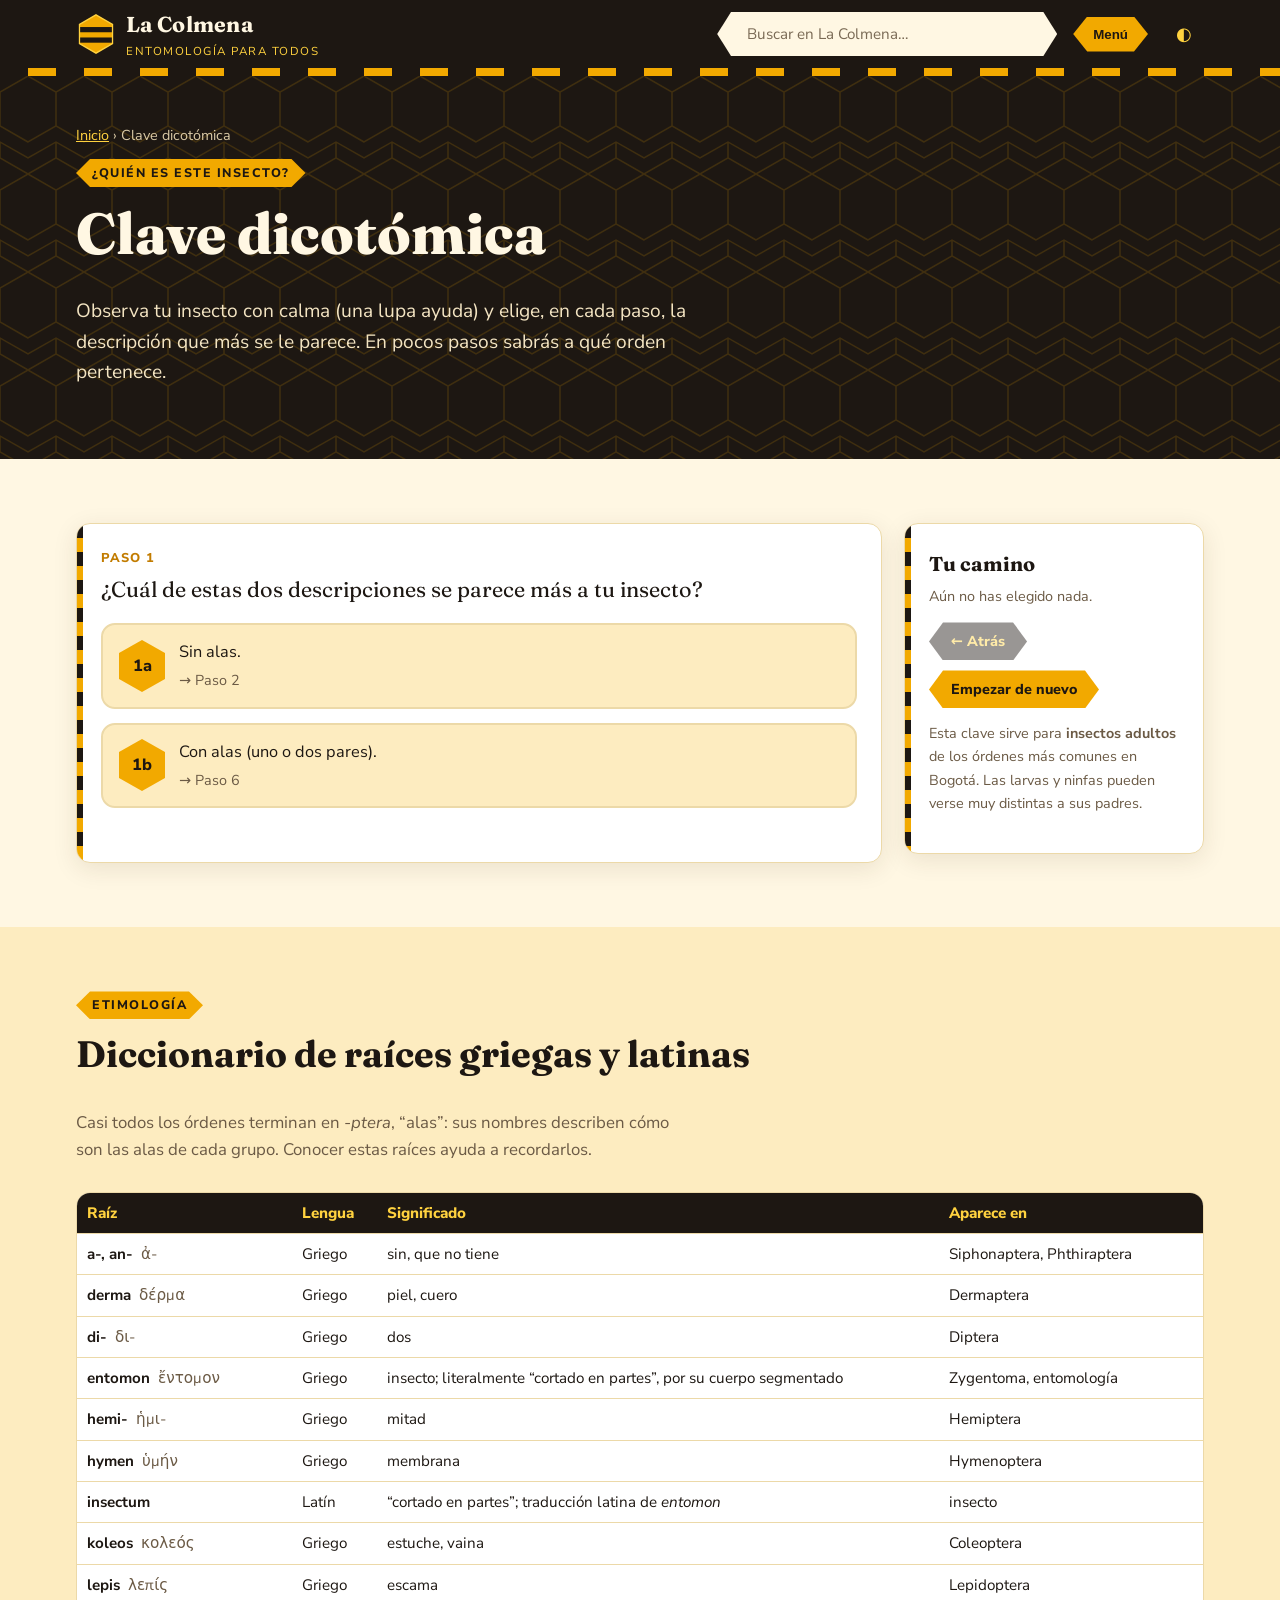
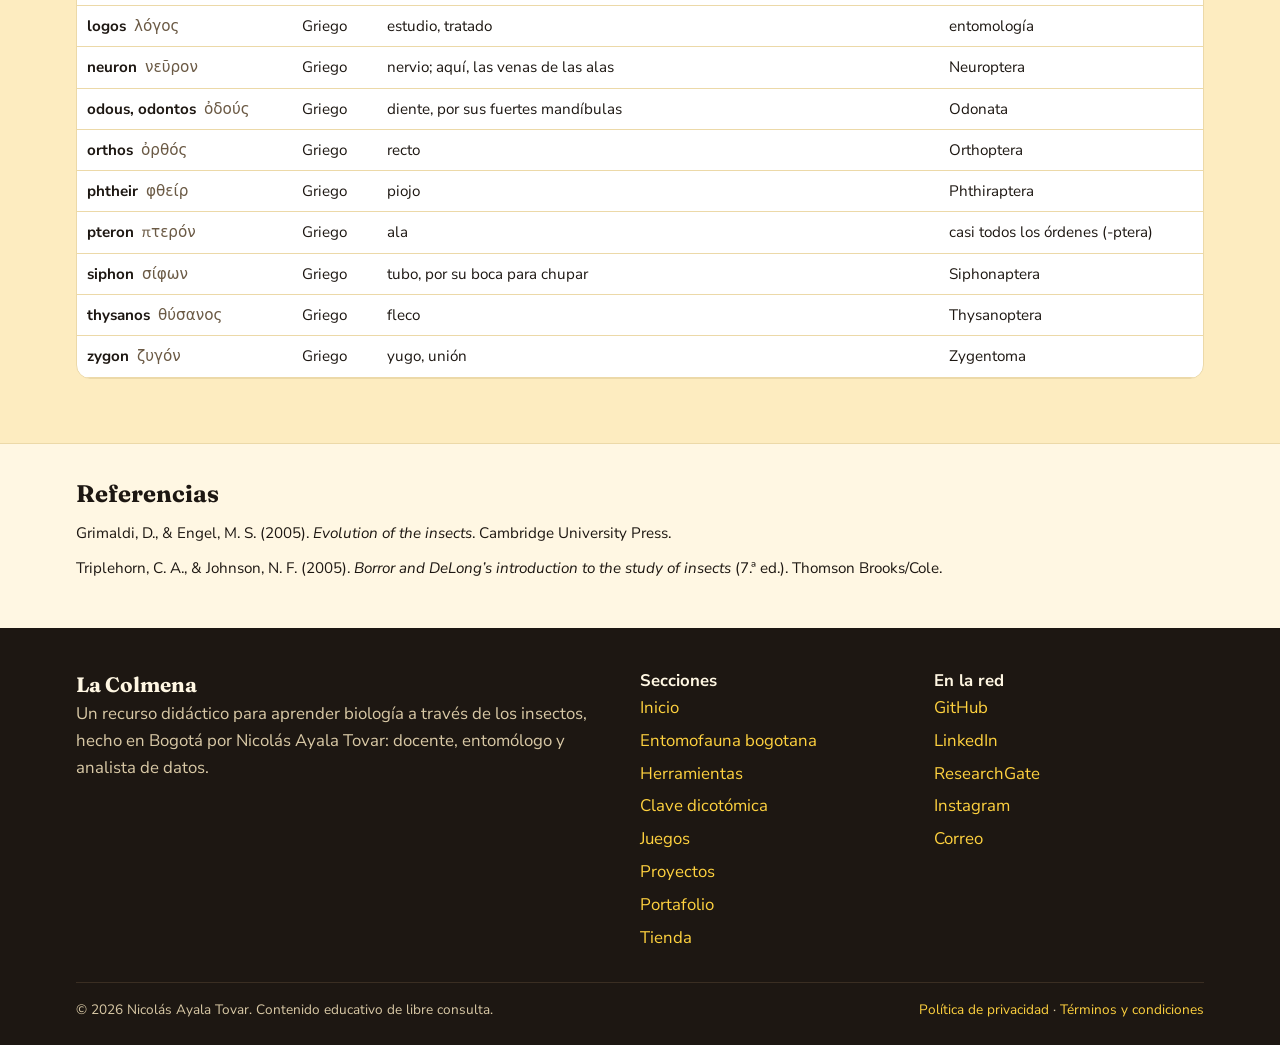
==== web/clave.html @ eedc2628 "Agrega clave dicotómica, juego del ciclo de vida y 8 especies nuevas - Encabezado: buscador en todas" ====
<!doctype html>
<html lang="es-CO">
<head>
  <meta charset="utf-8">
  <meta name="viewport" content="width=device-width, initial-scale=1">
  <title>Clave dicotómica interactiva de órdenes de insectos · La Colmena</title>
  <meta name="description" content="Identifica el orden de un insecto adulto paso a paso con una clave dicotómica interactiva, y descubre el origen griego del nombre de cada orden.">
  <meta name="author" content="Nicolás Ayala Tovar">
  <link rel="canonical" href="https://lacolmena.site/clave.html">
  <meta property="og:type" content="website">
  <meta property="og:site_name" content="La Colmena">
  <meta property="og:locale" content="es_CO">
  <meta property="og:title" content="Clave dicotómica interactiva de órdenes de insectos">
  <meta property="og:description" content="Responde preguntas sencillas sobre alas, patas y boca, y descubre a qué orden pertenece tu insecto.">
  <meta property="og:url" content="https://lacolmena.site/clave.html">
  <link rel="preconnect" href="https://fonts.googleapis.com">
  <link rel="preconnect" href="https://fonts.gstatic.com" crossorigin>
  <link href="https://fonts.googleapis.com/css2?family=Fraunces:opsz,wght@9..144,600;9..144,800&family=Nunito+Sans:wght@400;700;800&display=swap" rel="stylesheet">
  <link rel="stylesheet" href="css/styles.css">
  <link rel="icon" href="img/favicon.svg" type="image/svg+xml">
</head>
<body>
  <main>
    <section class="heroe heroe-mini panal-bg">
      <div class="wrap">
        <nav class="migas small" aria-label="Ruta de navegación"><a href="index.html">Inicio</a> › <span aria-current="page">Clave dicotómica</span></nav>
        <span class="etiqueta">¿Quién es este insecto?</span>
        <h1>Clave dicotómica</h1>
        <p class="lead">Observa tu insecto con calma (una lupa ayuda) y elige, en cada paso, la descripción que más se le parece. En pocos pasos sabrás a qué orden pertenece.</p>
      </div>
    </section>

    <section aria-labelledby="titulo-clave">
      <div class="wrap clave-wrap">
        <div class="tarjeta clave" id="clave">
          <h2 id="titulo-clave" class="sr-only">Clave interactiva</h2>
          <div id="clave-cuerpo" aria-live="polite"></div>
        </div>
        <aside class="tarjeta clave-lado" aria-labelledby="titulo-ruta">
          <h3 id="titulo-ruta">Tu camino</h3>
          <ol class="clave-ruta" id="clave-ruta"></ol>
          <div class="acciones-tabla">
            <button type="button" class="btn chico oscuro" id="clave-atras">← Atrás</button>
            <button type="button" class="btn chico" id="clave-reiniciar">Empezar de nuevo</button>
          </div>
          <p class="small muted">Esta clave sirve para <strong>insectos adultos</strong> de los órdenes más comunes en Bogotá. Las larvas y ninfas pueden verse muy distintas a sus padres.</p>
        </aside>
      </div>
    </section>

    <section class="seccion-alt" aria-labelledby="titulo-diccionario">
      <div class="wrap">
        <div class="titulo-seccion">
          <div>
            <span class="etiqueta">Etimología</span>
            <h2 id="titulo-diccionario">Diccionario de raíces griegas y latinas</h2>
          </div>
          <p class="muted">Casi todos los órdenes terminan en <em>-ptera</em>, “alas”: sus nombres describen cómo son las alas de cada grupo. Conocer estas raíces ayuda a recordarlos.</p>
        </div>
        <div class="tabla-wrap">
          <table class="diccionario">
            <thead><tr><th>Raíz</th><th>Lengua</th><th>Significado</th><th>Aparece en</th></tr></thead>
            <tbody>
              <tr><td><strong>a-, an-</strong> <span class="griego">ἀ-</span></td><td>Griego</td><td>sin, que no tiene</td><td>Siphon<em>a</em>ptera, Phthir<em>a</em>ptera</td></tr>
              <tr><td><strong>derma</strong> <span class="griego">δέρμα</span></td><td>Griego</td><td>piel, cuero</td><td>Dermaptera</td></tr>
              <tr><td><strong>di-</strong> <span class="griego">δι-</span></td><td>Griego</td><td>dos</td><td>Diptera</td></tr>
              <tr><td><strong>entomon</strong> <span class="griego">ἔντομον</span></td><td>Griego</td><td>insecto; literalmente “cortado en partes”, por su cuerpo segmentado</td><td>Zygentoma, entomología</td></tr>
              <tr><td><strong>hemi-</strong> <span class="griego">ἡμι-</span></td><td>Griego</td><td>mitad</td><td>Hemiptera</td></tr>
              <tr><td><strong>hymen</strong> <span class="griego">ὑμήν</span></td><td>Griego</td><td>membrana</td><td>Hymenoptera</td></tr>
              <tr><td><strong>insectum</strong></td><td>Latín</td><td>“cortado en partes”; traducción latina de <em>entomon</em></td><td>insecto</td></tr>
              <tr><td><strong>koleos</strong> <span class="griego">κολεός</span></td><td>Griego</td><td>estuche, vaina</td><td>Coleoptera</td></tr>
              <tr><td><strong>lepis</strong> <span class="griego">λεπίς</span></td><td>Griego</td><td>escama</td><td>Lepidoptera</td></tr>
              <tr><td><strong>logos</strong> <span class="griego">λόγος</span></td><td>Griego</td><td>estudio, tratado</td><td>entomología</td></tr>
              <tr><td><strong>neuron</strong> <span class="griego">νεῦρον</span></td><td>Griego</td><td>nervio; aquí, las venas de las alas</td><td>Neuroptera</td></tr>
              <tr><td><strong>odous, odontos</strong> <span class="griego">ὀδούς</span></td><td>Griego</td><td>diente, por sus fuertes mandíbulas</td><td>Odonata</td></tr>
              <tr><td><strong>orthos</strong> <span class="griego">ὀρθός</span></td><td>Griego</td><td>recto</td><td>Orthoptera</td></tr>
              <tr><td><strong>phtheir</strong> <span class="griego">φθείρ</span></td><td>Griego</td><td>piojo</td><td>Phthiraptera</td></tr>
              <tr><td><strong>pteron</strong> <span class="griego">πτερόν</span></td><td>Griego</td><td>ala</td><td>casi todos los órdenes (-ptera)</td></tr>
              <tr><td><strong>siphon</strong> <span class="griego">σίφων</span></td><td>Griego</td><td>tubo, por su boca para chupar</td><td>Siphonaptera</td></tr>
              <tr><td><strong>thysanos</strong> <span class="griego">θύσανος</span></td><td>Griego</td><td>fleco</td><td>Thysanoptera</td></tr>
              <tr><td><strong>zygon</strong> <span class="griego">ζυγόν</span></td><td>Griego</td><td>yugo, unión</td><td>Zygentoma</td></tr>
            </tbody>
          </table>
        </div>
      </div>
    </section>

    <section class="referencias" aria-labelledby="titulo-referencias">
      <div class="wrap">
        <h2 id="titulo-referencias">Referencias</h2>
        <ul class="lista-referencias">
          <li>Grimaldi, D., &amp; Engel, M. S. (2005). <em>Evolution of the insects</em>. Cambridge University Press.</li>
          <li>Triplehorn, C. A., &amp; Johnson, N. F. (2005). <em>Borror and DeLong’s introduction to the study of insects</em> (7.ª ed.). Thomson Brooks/Cole.</li>
        </ul>
      </div>
    </section>
  </main>

  <script src="js/layout.js"></script>
  <script src="js/especies.js"></script>
  <script src="js/clave.js"></script>
</body>
</html>
---- web/css/styles.css ----
/* =========================================================
   La Colmena — sistema de diseño inspirado en las abejas
   Paleta: miel, polen, cera, negro de abeja y ala translúcida
   ========================================================= */

:root {
  --miel: #f2a900;          /* amarillo miel: color principal */
  --miel-osc: #c27c00;      /* miel tostada: hover / acentos */
  --polen: #ffd23f;         /* polen brillante */
  --cera: #fff7e3;          /* cera: fondo claro */
  --cera-2: #fdecc0;        /* panal claro: superficies */
  --abeja: #1d1712;         /* negro de abeja: texto y bandas */
  --abeja-2: #3a2e22;       /* marrón tórax */
  --ala: #e8f1f2;           /* ala translúcida */
  --hoja: #3f7d3a;          /* verde floral (éxito / naturaleza) */
  --alerta: #b3401b;

  --bg: var(--cera);
  --surface: #ffffff;
  --surface-2: var(--cera-2);
  --text: var(--abeja);
  --text-muted: #6b5a45;
  --border: #ecd9a8;
  --accent: var(--miel);
  --accent-ink: var(--abeja);
  --shadow: 0 6px 24px rgba(60, 40, 0, .10);

  --radius: 14px;
  --max: 1160px;
  --font-title: "Fraunces", Georgia, serif;
  --font-body: "Nunito Sans", system-ui, -apple-system, "Segoe UI", sans-serif;

  /* Forma hexagonal reutilizable (alargada para botones) */
  --hex-btn: polygon(14px 0, calc(100% - 14px) 0, 100% 50%, calc(100% - 14px) 100%, 14px 100%, 0 50%);
  --hex: polygon(25% 3%, 75% 3%, 100% 50%, 75% 97%, 25% 97%, 0 50%);
  --hex-v: polygon(50% 0, 100% 25%, 100% 75%, 50% 100%, 0 75%, 0 25%);
}

@media (prefers-color-scheme: dark) {
  :root:not([data-theme="light"]) {
    --bg: #15110d;
    --surface: #211a13;
    --surface-2: #2b2218;
    --text: #fbefd4;
    --text-muted: #c9b58f;
    --border: #3d3123;
    --shadow: 0 6px 24px rgba(0, 0, 0, .4);
  }
}
:root[data-theme="dark"] {
  --bg: #15110d;
  --surface: #211a13;
  --surface-2: #2b2218;
  --text: #fbefd4;
  --text-muted: #c9b58f;
  --border: #3d3123;
  --shadow: 0 6px 24px rgba(0, 0, 0, .4);
}

* { box-sizing: border-box; }
html { scroll-behavior: smooth; }
body {
  margin: 0;
  background: var(--bg);
  color: var(--text);
  font-family: var(--font-body);
  font-size: 1.05rem;
  line-height: 1.6;
}
img { max-width: 100%; display: block; }
a { color: var(--miel-osc); }
:root[data-theme="dark"] a { color: var(--polen); }
@media (prefers-color-scheme: dark) { :root:not([data-theme="light"]) a { color: var(--polen); } }

h1, h2, h3 { font-family: var(--font-title); line-height: 1.15; margin: 0 0 .5em; }
h1 { font-size: clamp(2.1rem, 5vw, 3.6rem); font-weight: 800; }
h2 { font-size: clamp(1.6rem, 3vw, 2.3rem); font-weight: 700; }
h3 { font-size: 1.25rem; }
p { margin: 0 0 1em; }

.wrap { width: 100%; max-width: var(--max); margin: 0 auto; padding: 0 16px; }
.muted { color: var(--text-muted); }
.small { font-size: .9rem; }
.sr-only { position: absolute; width: 1px; height: 1px; overflow: hidden; clip: rect(0 0 0 0); }

/* ---------- Franja de abeja (bandas negro/amarillo) ---------- */
.franja {
  height: 8px;
  background: repeating-linear-gradient(90deg, var(--abeja) 0 28px, var(--miel) 28px 56px);
}

/* ---------- Encabezado ---------- */
.site-header {
  position: sticky; top: 0; z-index: 50;
  background: var(--abeja);
  color: var(--cera);
}
.site-header .wrap { display: flex; align-items: center; gap: 16px; min-height: 68px; }
.marca { display: flex; align-items: center; gap: 10px; color: var(--cera); text-decoration: none; }
.marca svg { width: 40px; height: 40px; flex: none; }
.marca strong { font-family: var(--font-title); font-size: 1.35rem; letter-spacing: .3px; }
.marca span { display: block; white-space: nowrap; font-size: .72rem; color: var(--polen); text-transform: uppercase; letter-spacing: 1.5px; }

.nav a {
  color: var(--cera); text-decoration: none; font-weight: 700; font-size: .95rem;
  padding: 8px 18px; clip-path: var(--hex-btn);
  transition: background .2s, color .2s;
}
.nav a:hover { background: var(--abeja-2); }
.nav a[aria-current="page"] { background: var(--miel); color: var(--abeja); }

.menu-btn {
  display: inline-block; background: var(--miel); color: var(--abeja); flex: none;
  border: 0; font-weight: 800; padding: 10px 20px; clip-path: var(--hex-btn); cursor: pointer;
}
.tema-btn {
  background: transparent; border: 0; color: var(--polen); cursor: pointer;
  width: 40px; height: 40px; font-size: 1.1rem; clip-path: var(--hex); flex: none;
}
.tema-btn:hover { background: var(--abeja-2); }

/* Menú desplegable (en todos los tamaños, para dejar espacio al buscador) */
.site-header .wrap { position: relative; }
.nav {
  display: none; position: absolute; top: 100%; right: 16px; width: min(300px, calc(100% - 32px));
  background: var(--abeja); flex-direction: column; padding: 8px 12px 14px; gap: 2px;
  border: 2px solid var(--miel); border-top: 0; border-radius: 0 0 var(--radius) var(--radius); box-shadow: var(--shadow);
}
.nav.abierto { display: flex; }
.nav a { clip-path: none; border-radius: 8px; }

/* ---------- Botones hexagonales ---------- */
.btn {
  --b-bg: var(--miel); --b-fg: var(--abeja);
  display: inline-flex; align-items: center; justify-content: center; gap: 8px;
  background: var(--b-bg); color: var(--b-fg) !important;
  font-family: var(--font-body); font-weight: 800; font-size: 1rem;
  text-decoration: none; border: 0; cursor: pointer;
  padding: 13px 32px; min-height: 48px;
  clip-path: var(--hex-btn);
  transition: transform .15s, background .2s, filter .2s;
}
.btn:hover { background: var(--polen); transform: translateY(-2px); }
.btn:active { transform: translateY(0); }
.btn:focus-visible { outline: none; filter: drop-shadow(0 0 0 var(--abeja)) drop-shadow(0 0 3px var(--miel-osc)); background: var(--polen); }
.btn.oscuro { --b-bg: var(--abeja); --b-fg: var(--polen); }
.btn.oscuro:hover { background: var(--abeja-2); }
.btn.contorno { --b-bg: var(--abeja); --b-fg: var(--cera); position: relative; }
.btn.chico { padding: 8px 22px; min-height: 38px; font-size: .9rem; }
.btn[disabled] { opacity: .5; cursor: not-allowed; transform: none; }

/* Botón hexágono regular (icono) */
.hex-icon {
  width: 56px; height: 56px; display: grid; place-items: center;
  background: var(--miel); color: var(--abeja); clip-path: var(--hex-v);
  font-size: 1.5rem; flex: none;
}

/* ---------- Héroe con panal ---------- */
.panal-bg {
  background-color: var(--abeja);
  background-image: url("data:image/svg+xml,%3Csvg xmlns='http://www.w3.org/2000/svg' width='56' height='98' viewBox='0 0 56 98'%3E%3Cpath d='M28 66L0 50V16L28 0l28 16v34L28 66zm0 32L0 82V66l28 16 28-16v16L28 98z' fill='none' stroke='%23f2a900' stroke-opacity='.16' stroke-width='1.5'/%3E%3C/svg%3E");
  color: var(--cera);
}
.heroe { padding: 72px 0 80px; position: relative; overflow: hidden; }
.heroe .wrap { display: grid; grid-template-columns: 1.3fr 1fr; gap: 40px; align-items: center; }
.heroe h1 em { font-style: normal; color: var(--miel); }
.heroe p.lead { font-size: 1.2rem; color: #f3e4c2; max-width: 56ch; }
.heroe .acciones { display: flex; gap: 12px; flex-wrap: wrap; margin-top: 24px; }
.heroe-mini { padding: 48px 0 52px; }
.heroe-mini .wrap { display: block; }
.etiqueta {
  display: inline-block; background: var(--miel); color: var(--abeja); font-weight: 800;
  font-size: .78rem; letter-spacing: 1.5px; text-transform: uppercase;
  padding: 4px 16px; clip-path: var(--hex-btn); margin-bottom: 14px;
}

/* Racimo de hexágonos decorativo */
.racimo { display: grid; grid-template-columns: repeat(3, 1fr); gap: 6px; max-width: 360px; margin-left: auto; }
.racimo div {
  aspect-ratio: 1 / 1.1547; clip-path: var(--hex-v);
  background: var(--miel); display: grid; place-items: center; font-size: 2rem;
}
.racimo div:nth-child(3n+2) { transform: translateY(50%); }
.racimo div:nth-child(2) { background: var(--polen); }
.racimo div:nth-child(4) { background: var(--miel-osc); }
.racimo div:nth-child(6) { background: var(--cera-2); }
.racimo div:nth-child(5) { background: var(--abeja-2); }

@media (max-width: 760px) {
  .heroe .wrap { grid-template-columns: 1fr; }
  .racimo { max-width: 240px; margin: 0 auto 30px; }
}

/* ---------- Secciones ---------- */
section { padding: 64px 0; }
.seccion-alt { background: var(--surface-2); }
.titulo-seccion { display: flex; align-items: end; justify-content: space-between; gap: 16px; flex-wrap: wrap; margin-bottom: 28px; }
.titulo-seccion p { margin: 0; max-width: 60ch; }

.grid { display: grid; gap: 20px; }
.grid-2 { grid-template-columns: repeat(auto-fit, minmax(300px, 1fr)); }
.grid-3 { grid-template-columns: repeat(auto-fit, minmax(260px, 1fr)); }

.tarjeta {
  background: var(--surface); border: 1px solid var(--border); border-radius: var(--radius);
  padding: 24px; box-shadow: var(--shadow); position: relative; overflow: hidden;
}
.tarjeta::before {
  content: ""; position: absolute; left: 0; top: 0; bottom: 0; width: 6px;
  background: repeating-linear-gradient(180deg, var(--abeja) 0 14px, var(--miel) 14px 28px);
}
.tarjeta h3 { margin-top: 4px; }
.tarjeta .meta { font-size: .82rem; text-transform: uppercase; letter-spacing: 1px; color: var(--miel-osc); font-weight: 800; }
:root[data-theme="dark"] .tarjeta .meta { color: var(--polen); }
@media (prefers-color-scheme: dark) { :root:not([data-theme="light"]) .tarjeta .meta { color: var(--polen); } }

/* Tarjetas de sección (home) */
.secciones-home { grid-template-columns: repeat(auto-fit, minmax(240px, 1fr)); }
.seccion-link { text-decoration: none; color: inherit; display: flex; flex-direction: column; gap: 10px; transition: transform .2s; }
.seccion-link:hover { transform: translateY(-4px); }
.seccion-link p { color: var(--text-muted); margin: 0; }

/* ---------- Noticias ---------- */
.noticia { display: flex; flex-direction: column; gap: 6px; }
.noticia h3 { font-size: 1.15rem; }
.noticia p { color: var(--text-muted); flex: 1; }
.noticia .fuente { font-size: .88rem; font-weight: 700; }

/* ---------- Fichas de especies ---------- */
.filtros { display: flex; gap: 8px; flex-wrap: wrap; margin-bottom: 24px; }
.filtro {
  background: var(--surface); color: var(--text); border: 0; font-weight: 700; cursor: pointer;
  padding: 9px 24px; clip-path: var(--hex-btn); font-family: var(--font-body); font-size: .92rem;
  box-shadow: inset 0 0 0 2px var(--border);
}
.filtro[aria-pressed="true"] { background: var(--miel); color: var(--abeja); }

.ficha { display: flex; flex-direction: column; gap: 8px; }
.ficha .ficha-top { display: flex; gap: 14px; align-items: center; }
.ficha .nombre-cientifico { font-style: italic; color: var(--text-muted); margin: 0; }
.ficha .concepto {
  margin-top: 6px; background: var(--surface-2); border-radius: 10px; padding: 12px 14px; font-size: .95rem;
}
.ficha .concepto strong { color: var(--miel-osc); }
:root[data-theme="dark"] .ficha .concepto strong { color: var(--polen); }
@media (prefers-color-scheme: dark) { :root:not([data-theme="light"]) .ficha .concepto strong { color: var(--polen); } }
.chips { display: flex; gap: 6px; flex-wrap: wrap; }
.chip { font-size: .75rem; font-weight: 800; padding: 3px 12px; background: var(--abeja); color: var(--polen); clip-path: var(--hex-btn); }

/* ---------- Herramientas / calculadora ---------- */
.calc { display: grid; grid-template-columns: 1fr 1.4fr; gap: 24px; align-items: start; }
@media (max-width: 860px) { .calc { grid-template-columns: 1fr; } }
.formula {
  font-family: var(--font-title); font-size: 1.5rem; text-align: center; padding: 18px;
  background: var(--abeja); color: var(--polen); border-radius: var(--radius); margin: 12px 0 18px;
}
label { font-weight: 700; display: block; margin-bottom: 4px; }
input[type="number"], input[type="text"], textarea, select {
  width: 100%; font: inherit; padding: 10px 12px; border-radius: 10px;
  border: 2px solid var(--border); background: var(--surface); color: var(--text);
}
input:focus, textarea:focus, select:focus { outline: none; border-color: var(--miel); }
.campos { display: grid; grid-template-columns: 1fr 1fr; gap: 12px; margin-bottom: 16px; }
.resultado {
  display: flex; align-items: center; gap: 16px; margin-top: 18px; padding: 16px;
  background: var(--surface-2); border-radius: var(--radius);
}
.resultado .valor { font-family: var(--font-title); font-size: 2rem; font-weight: 800; }

.tabla-wrap { overflow-x: auto; border: 1px solid var(--border); border-radius: var(--radius); background: var(--surface); }
table { width: 100%; border-collapse: collapse; font-size: .95rem; }
th, td { padding: 8px 10px; text-align: left; border-bottom: 1px solid var(--border); white-space: nowrap; }
th { background: var(--abeja); color: var(--polen); font-weight: 800; position: sticky; top: 0; }
td input { min-width: 64px; max-width: 110px; padding: 6px 8px; border-width: 1px; }
td.num, th.num { text-align: right; font-variant-numeric: tabular-nums; }
.barra { height: 10px; background: var(--miel); clip-path: polygon(0 0, calc(100% - 5px) 0, 100% 50%, calc(100% - 5px) 100%, 0 100%); min-width: 2px; }
.quitar { background: none; border: 0; color: var(--alerta); font-size: 1.2rem; cursor: pointer; }
.acciones-tabla { display: flex; gap: 10px; flex-wrap: wrap; margin: 14px 0; }
.nota { border-left: 6px solid var(--miel); background: var(--surface-2); padding: 12px 16px; border-radius: 0 10px 10px 0; font-size: .95rem; }

/* ---------- Juegos ---------- */
.juego { max-width: 720px; margin: 0 auto; text-align: center; }
.juego .pregunta { font-family: var(--font-title); font-size: 1.6rem; margin: 10px 0 22px; }
.juego .emoji-grande { font-size: 5rem; line-height: 1; }
.opciones { display: grid; grid-template-columns: repeat(auto-fit, minmax(200px, 1fr)); gap: 12px; }
.opciones .btn { width: 100%; }
.opciones .btn.correcta { background: var(--hoja); color: #fff !important; }
.opciones .btn.incorrecta { background: var(--alerta); color: #fff !important; }
.marcador { display: flex; justify-content: center; gap: 8px; margin-bottom: 14px; }
.marcador span { width: 22px; height: 25px; clip-path: var(--hex-v); background: var(--border); }
.marcador span.ok { background: var(--miel); }
.marcador span.mal { background: var(--abeja-2); }
.explicacion { min-height: 3.2em; margin-top: 18px; }

/* ---------- Portafolio ---------- */
.perfil { display: grid; grid-template-columns: 220px 1fr; gap: 36px; align-items: center; }
.foto-hex {
  width: 220px; aspect-ratio: 1 / 1.1547; clip-path: var(--hex-v);
  background: linear-gradient(135deg, var(--miel), var(--miel-osc));
  display: grid; place-items: center; font-family: var(--font-title); font-size: 4rem; color: var(--abeja); font-weight: 800;
}
@media (max-width: 700px) { .perfil { grid-template-columns: 1fr; justify-items: center; text-align: center; } }
.roles { display: flex; gap: 10px; flex-wrap: wrap; margin: 12px 0; }
@media (max-width: 700px) { .roles { justify-content: center; } }
.proyecto img { border-radius: 10px; background: #fff; aspect-ratio: 16/9; object-fit: contain; margin-bottom: 12px; }

/* ---------- Tienda ---------- */
.producto { text-align: center; display: flex; flex-direction: column; align-items: center; gap: 8px; }
.producto .hex-icon { width: 96px; height: 96px; font-size: 2.6rem; margin-bottom: 4px; }
.producto p { color: var(--text-muted); flex: 1; }
.aviso-tienda { display: flex; gap: 12px; flex-wrap: wrap; justify-content: center; margin-top: 18px; }

/* ---------- Pie ---------- */
.site-footer { background: var(--abeja); color: #d9c9a6; padding: 40px 0 24px; margin-top: 0; }
.site-footer .wrap { display: grid; grid-template-columns: 2fr 1fr 1fr; gap: 24px; }
.site-footer a { color: var(--polen); text-decoration: none; }
.site-footer a:hover { text-decoration: underline; }
.site-footer ul { list-style: none; padding: 0; margin: 0; }
.site-footer li { margin-bottom: 6px; }
.site-footer .legal { grid-column: 1 / -1; border-top: 1px solid #3a2e22; padding-top: 16px; font-size: .85rem; }
@media (max-width: 700px) { .site-footer .wrap { grid-template-columns: 1fr; } }

@media (prefers-reduced-motion: reduce) {
  * { transition: none !important; scroll-behavior: auto !important; }
}

/* Encabezado compacto en teléfonos */
@media (max-width: 480px) {
  .marca span { display: none; }
  .site-header .wrap { gap: 8px; }
  .menu-btn { padding: 10px 16px; }
}

/* ---------- Importador de datos (pegar / subir .csv) ---------- */
.importador { margin-top: 18px; border-top: 2px dashed var(--border); padding-top: 16px; }
.pestanas { display: flex; gap: 6px; flex-wrap: wrap; margin-bottom: 12px; }
.pestana {
  font: inherit; font-weight: 800; font-size: .92rem; cursor: pointer; border: 0;
  padding: 9px 24px; clip-path: var(--hex-btn);
  background: var(--surface-2); color: var(--text);
}
.pestana[aria-selected="true"] { background: var(--miel); color: var(--abeja); }
.panel textarea { font-family: ui-monospace, Consolas, monospace; font-size: .88rem; margin: 6px 0 10px; }
.zona-archivo {
  display: flex; align-items: center; gap: 14px; cursor: pointer; font-weight: 400;
  padding: 18px; border: 2px dashed var(--miel); border-radius: var(--radius); background: var(--surface-2);
  transition: background .2s;
}
.zona-archivo:hover, .zona-archivo.encima { background: var(--cera-2); }
:root[data-theme="dark"] .zona-archivo.encima { background: var(--abeja-2); }
.estado { min-height: 1.4em; margin: 10px 0 0; font-weight: 700; }
.estado.ok { color: var(--hoja); }
.estado.error { color: var(--alerta); }
.guia { margin-top: 10px; background: var(--surface-2); border-radius: var(--radius); padding: 12px 16px; }
.guia summary { cursor: pointer; font-weight: 800; }
.guia ul { padding-left: 20px; margin: 10px 0; }
.guia .ejemplo th { position: static; }
.guia .ejemplo td, .guia .ejemplo th { padding: 5px 10px; }
.csv-crudo {
  background: var(--abeja); color: var(--polen); padding: 10px 14px; border-radius: 10px;
  overflow-x: auto; margin: 10px 0 0; font-family: ui-monospace, Consolas, monospace;
}

/* ---------- Números de Hill ---------- */
.hill-q { display: grid; grid-template-columns: repeat(auto-fit, minmax(200px, 1fr)); gap: 12px; margin: 14px 0; }
.hill-q > div { background: var(--surface-2); border-radius: var(--radius); padding: 14px; }
.hill-q .q { font-family: var(--font-title); font-size: 1.3rem; font-weight: 800; }
.hill-q .f { font-family: var(--font-title); color: var(--miel-osc); margin: 4px 0; }
:root[data-theme="dark"] .hill-q .f { color: var(--polen); }
@media (prefers-color-scheme: dark) { :root:not([data-theme="light"]) .hill-q .f { color: var(--polen); } }
.celda-hill { display: flex; flex-direction: column; align-items: flex-end; gap: 3px; min-width: 90px; }
.celda-hill .barra { align-self: stretch; }
.barra.q1 { background: var(--miel-osc); }
.barra.q2 { background: var(--abeja-2); }
:root[data-theme="dark"] .barra.q2 { background: var(--polen); }
@media (prefers-color-scheme: dark) { :root:not([data-theme="light"]) .barra.q2 { background: var(--polen); } }

/* ---------- Fotografía de especie en hexágono ---------- */
.foto-especie {
  margin: auto auto 0; width: min(100%, 250px); aspect-ratio: 1 / 1.1547;  /* auto arriba: alinea las fotos al fondo */
  clip-path: var(--hex-v); background: var(--miel); padding: 6px;   /* borde miel */
}
.foto-especie img {
  width: 100%; height: 100%; object-fit: cover; clip-path: var(--hex-v);
  transition: transform .4s;
}
.ficha:hover .foto-especie img { transform: scale(1.06); }

/* ---------- Migas de pan ---------- */
.migas { margin-bottom: 12px; color: #d9c9a6; }
.migas a { color: var(--polen); }

/* ---------- Leyenda del álbum ---------- */
.leyenda-wrap { padding: 32px 0 8px; }
.leyenda-cabeza { display: flex; align-items: baseline; gap: 14px; flex-wrap: wrap; margin-bottom: 14px; }
.leyenda-cabeza h2 { margin: 0; font-size: 1.6rem; }
.leyenda-cabeza p { margin: 0; }
.leyenda { display: grid; grid-template-columns: repeat(auto-fit, minmax(240px, 1fr)); gap: 14px; align-items: stretch; }
.leyenda-col { display: flex; flex-direction: column; gap: 14px; }
.leyenda-col > .leyenda-grupo:last-child { flex: 1; }
.leyenda-grupo { background: var(--surface); border: 1px solid var(--border); border-radius: var(--radius); padding: 14px 16px; }
.leyenda-grupo h3 { font-size: 1rem; margin: 0 0 8px; text-transform: uppercase; letter-spacing: 1px; color: var(--miel-osc); font-family: var(--font-body); font-weight: 800; }
:root[data-theme="dark"] .leyenda-grupo h3 { color: var(--polen); }
@media (prefers-color-scheme: dark) { :root:not([data-theme="light"]) .leyenda-grupo h3 { color: var(--polen); } }
.leyenda-grupo ul { list-style: none; margin: 0; padding: 0; display: grid; gap: 2px; }
.leyenda-item {
  display: flex; align-items: center; gap: 10px; width: 100%; text-align: left;
  font: inherit; font-size: .93rem; color: var(--text); background: none; border: 0;
  padding: 4px 8px; border-radius: 8px; cursor: pointer;
}
.leyenda-item:hover { background: var(--surface-2); }
.leyenda-item[aria-pressed="true"] { background: var(--miel); color: var(--abeja); font-weight: 800; }
.filtro-estado { min-height: 1.5em; margin: 12px 0 0; font-weight: 700; }
.filtro-estado .limpiar { margin-left: 8px; font: inherit; font-weight: 800; border: 0; cursor: pointer; padding: 4px 16px; background: var(--abeja); color: var(--polen); clip-path: var(--hex-btn); }

/* Íconos de la leyenda y de las láminas */
.ico { display: inline-grid; place-items: center; width: 30px; height: 30px; font-size: 1.05rem; line-height: 1; flex: none; }
.ico-hex {
  clip-path: var(--hex-v); background: var(--abeja); color: var(--polen);
  font-size: .78rem; font-weight: 800; font-family: var(--font-body); width: 28px; height: 32px;
}

/* ---------- Láminas del álbum ---------- */
.album { display: grid; grid-template-columns: repeat(auto-fill, minmax(270px, 1fr)); gap: 22px; }
.lamina { display: flex; flex-direction: column; gap: 4px; padding: 18px 20px 0 26px; scroll-margin-top: 90px; }
.lamina[hidden] { display: none; }
.lamina.resaltada { outline: 3px solid var(--miel); outline-offset: 3px; }
.lamina-cabeza { display: flex; justify-content: space-between; align-items: center; margin-bottom: 4px; }
.lamina-num { font-family: var(--font-title); font-weight: 800; font-size: 1.5rem; color: var(--miel); letter-spacing: 1px; }
.lamina-orden { width: 44px; height: 50px; font-size: 1.3rem; }
.lamina-nombre { font-size: 1.3rem; margin: 0; }
.lamina .nombre-cientifico { font-style: italic; color: var(--text-muted); margin: 0; }
.lamina-taxo { margin: 0 0 6px; font-weight: 700; color: var(--miel-osc); text-transform: uppercase; letter-spacing: .8px; font-size: .75rem; }
:root[data-theme="dark"] .lamina-taxo { color: var(--polen); }
@media (prefers-color-scheme: dark) { :root:not([data-theme="light"]) .lamina-taxo { color: var(--polen); } }
.lamina-desc { margin: 0; font-size: .97rem; }
.lamina-nota { margin: 4px 0 0; font-style: italic; }
.lamina .foto-especie { margin: auto auto 0; padding-top: 6px; width: min(100%, 230px); }
.lamina-iconos {
  display: flex; justify-content: space-between; align-items: center; gap: 6px; flex-wrap: wrap;
  margin: 14px -20px 0 -26px; padding: 8px 16px 8px 22px;
  background: var(--abeja); border-top: 3px solid var(--miel);
}
.lamina-iconos > div { display: flex; align-items: center; gap: 2px; }
.lamina-iconos .ico-hex { background: var(--miel); color: var(--abeja); }
.ico-hex.ico-cons, .lamina-iconos .ico-hex.ico-cons { background: var(--c); color: #fff; font-size: .7rem; }
.lamina-iconos > div:last-child { gap: 6px; }

/* ---------- Inicio: héroe con collage de panal ---------- */
.heroe-inicio { padding: 64px 0 72px; }
.heroe-inicio .wrap { display: block; text-align: center; }
.heroe-inicio h1 { max-width: 18ch; margin-left: auto; margin-right: auto; }
.heroe-inicio .acciones { justify-content: center; }

.collage {
  /* Panal: filas con un número par de celdas (--n) para que encajen entre sí */
  --w: clamp(84px, 11vw, 136px); --h: calc(var(--w) * .866); --g: 6px; --n: 6;
  display: flex; flex-wrap: wrap; justify-content: flex-start; row-gap: var(--g);
  box-sizing: border-box;
  width: calc(var(--n) * (var(--w) * .75 + var(--g)) + var(--w) * .25 - var(--g) + 1px);
  margin: 44px auto 0; padding: 0 0 calc(var(--h) / 2) calc(var(--w) * .25 - var(--g));
}
@media (max-width: 560px) { .collage { --n: 4; } }
.collage .celda {
  width: var(--w); height: var(--h); flex: none;
  margin-left: calc(var(--w) * -.25 + var(--g));
  clip-path: polygon(25% 0, 75% 0, 100% 50%, 75% 100%, 25% 100%, 0 50%);
  background: var(--miel); padding: 4px; display: block;
  transition: transform .25s, background .25s;
}
.collage .celda:nth-child(even) { transform: translateY(calc(50% + var(--g) / 2)); }
.collage .celda img {
  width: 100%; height: 100%; object-fit: cover;
  clip-path: polygon(25% 0, 75% 0, 100% 50%, 75% 100%, 25% 100%, 0 50%);
}
.collage .celda:hover, .collage .celda:focus-visible { background: var(--polen); outline: none; }
.collage .celda:hover img, .collage .celda:focus-visible img { transform: scale(1.08); }
.collage .celda img { transition: transform .3s; }

/* ---------- Carrusel de noticias ---------- */
.carrusel-controles { display: flex; gap: 8px; }
.carrusel-pista {
  display: flex; gap: 20px; overflow-x: auto; scroll-snap-type: x mandatory;
  scroll-behavior: smooth; padding: 4px 2px 12px; scrollbar-width: none;
}
.carrusel-pista::-webkit-scrollbar { display: none; }
.carrusel-pista:focus-visible { outline: 3px solid var(--miel); outline-offset: 4px; border-radius: var(--radius); }
.diapositiva { flex: 0 0 100%; scroll-snap-align: start; }
@media (min-width: 680px) { .diapositiva { flex-basis: calc((100% - 20px) / 2); } }
@media (min-width: 1040px) { .diapositiva { flex-basis: calc((100% - 40px) / 3); } }
.carrusel-puntos { display: flex; justify-content: center; gap: 8px; margin-top: 8px; }
.carrusel-puntos button {
  width: 18px; height: 20px; border: 0; padding: 0; cursor: pointer;
  clip-path: var(--hex-v); background: var(--border);
}
.carrusel-puntos button[aria-selected="true"] { background: var(--miel); }

/* ---------- Herramientas en inicio ---------- */
.herramienta { display: flex; flex-direction: column; gap: 10px; align-items: flex-start; }
.herramienta h3, .herramienta p { margin: 0; }
.herramienta .btn { margin-top: auto; }
.formula-chica { font-size: 1.1rem; padding: 10px 18px; margin: 4px 0; align-self: stretch; }
.precio { font-family: var(--font-title); font-size: 1.3rem; font-weight: 800; margin: 0; }

/* ---------- Portafolio: foto y publicaciones ---------- */
figure.foto-hex { margin: 0; padding: 6px; }
.foto-hex img { width: 100%; height: 100%; object-fit: cover; object-position: 50% 22%; clip-path: var(--hex-v); }
.publicacion { display: flex; flex-direction: column; gap: 6px; }
.publicacion h3 { margin: 0; font-size: 1.15rem; }
.publicacion p { margin: 0; }
.publicacion .acciones-tabla { margin-top: auto; padding-top: 8px; margin-bottom: 0; }
.site-footer .legal { display: flex; justify-content: space-between; gap: 8px 20px; flex-wrap: wrap; }

/* ---------- Resaltar la foto de cada lámina ---------- */
.lamina { transition: transform .25s, box-shadow .25s; }
.lamina .foto-especie { transition: background .25s, filter .25s; }
.lamina .foto-especie img { transition: transform .45s; }
.lamina:hover, .lamina:focus-within { transform: translateY(-4px); box-shadow: 0 12px 30px rgba(60, 40, 0, .22); }
.lamina:hover .foto-especie, .lamina:focus-within .foto-especie {
  background: var(--polen); filter: drop-shadow(0 0 10px rgba(255, 210, 63, .55));
}
.lamina:hover .foto-especie img, .lamina:focus-within .foto-especie img { transform: scale(1.1); }

/* ---------- Para docentes ---------- */
.docentes h2 { font-size: 1.4rem; margin-bottom: 6px; }
.docentes h3 { font-size: 1.05rem; margin: 14px 0 6px; }
.bibliografia { margin: 0; padding-left: 20px; }
.bibliografia li { margin-bottom: 8px; }

/* ---------- Buscador ---------- */
.buscador { position: relative; text-align: left; z-index: 5; }
.buscador-header { margin-left: auto; flex: 0 1 340px; min-width: 0; }
.buscador form { position: relative; }
.buscador input {
  width: 100%; font: inherit; font-size: .95rem; padding: 10px 30px; border: 0;
  background: var(--cera); color: var(--abeja); clip-path: var(--hex-btn); border-radius: 0;
}
.buscador input::placeholder { color: #7a6a55; }
.buscador input:focus { outline: none; background: #fff; box-shadow: inset 0 0 0 3px var(--miel); }
.buscador-header .buscador-resultados { left: auto; right: 0; width: min(440px, calc(100vw - 32px)); }
/* En teléfonos el buscador pasa a una segunda fila del encabezado */
@media (max-width: 640px) {
  .site-header .wrap { flex-wrap: wrap; row-gap: 0; }
  .buscador-header { order: 5; flex: 1 0 100%; margin: 0 0 10px; }
  .menu-btn { margin-left: auto; }
  .buscador-header .buscador-resultados { left: 0; width: auto; }
}
.buscador-resultados {
  position: absolute; left: 0; right: 0; top: calc(100% + 8px); margin: 0; padding: 6px; list-style: none;
  background: var(--surface); border: 2px solid var(--miel); border-radius: var(--radius); box-shadow: var(--shadow);
  max-height: 60vh; overflow-y: auto;
}
.buscador-resultados a { display: grid; grid-template-columns: auto 1fr; column-gap: 10px; padding: 8px 10px; border-radius: 8px; text-decoration: none; color: var(--text); }
.buscador-resultados a strong { grid-column: 2; }
.buscador-resultados a .small { grid-column: 2; }
.buscador-resultados .buscador-tipo {
  grid-row: span 2; align-self: center; font-size: .7rem; font-weight: 800; text-transform: uppercase; letter-spacing: .5px;
  background: var(--abeja); color: var(--polen); padding: 3px 12px; clip-path: var(--hex-btn);
  min-width: 104px; text-align: center;
}
.buscador-resultados li.activo a, .buscador-resultados a:hover { background: var(--surface-2); }
.buscador-vacio { padding: 10px; color: var(--text-muted); }

/* ---------- Niveles de juegos ---------- */
.niveles { display: grid; grid-template-columns: repeat(3, 1fr); gap: 12px; margin-bottom: 26px; }
.nivel {
  display: flex; align-items: center; gap: 12px; text-align: left; cursor: pointer;
  font: inherit; color: var(--text); background: var(--surface); border: 2px solid var(--border);
  border-radius: var(--radius); padding: 12px 16px; transition: border-color .2s, background .2s;
}
.nivel strong { display: block; font-family: var(--font-title); font-size: 1.2rem; }
.nivel .small { color: var(--text-muted); }
.nivel .hex-icon { width: 48px; height: 54px; font-size: 1.4rem; background: var(--surface-2); }
.nivel:hover { border-color: var(--miel); }
.nivel[aria-selected="true"] { border-color: var(--miel); background: var(--surface-2); }
.nivel[aria-selected="true"] .hex-icon { background: var(--miel); }
.proximos { margin: 30px 0 14px; font-size: 1.3rem; }
@media (max-width: 640px) {
  .niveles { grid-template-columns: 1fr; }
}

/* ---------- Proyectos ---------- */
.proyecto-articulo h2 { margin-bottom: 10px; }
.proyecto-intro { display: grid; grid-template-columns: 1.3fr 1fr; gap: 36px; align-items: center; }
.foto-proyecto { width: min(100%, 360px); margin: 0 auto; }
.foto-proyecto.sin-foto { display: grid; place-items: center; }
.foto-proyecto.sin-foto::after { content: "🏨🐝"; font-size: 3.4rem; }
@media (max-width: 760px) { .proyecto-intro { grid-template-columns: 1fr; } }
.lista-materiales { margin: 0; padding-left: 20px; }
.lista-materiales li { margin-bottom: 6px; }
.pasos { list-style: none; padding: 0; margin: 16px 0 0; display: grid; gap: 16px; }
.pasos li { display: flex; gap: 16px; align-items: flex-start; background: var(--surface); border: 1px solid var(--border); border-radius: var(--radius); padding: 16px 18px; }
.pasos h3 { margin: 4px 0 4px; }
.pasos p { margin: 0; }
.paso-num {
  flex: none; width: 48px; height: 54px; display: grid; place-items: center; clip-path: var(--hex-v);
  background: var(--miel); color: var(--abeja); font-family: var(--font-title); font-weight: 800; font-size: 1.4rem;
}

/* ---------- Portafolio: nombre a la izquierda, foto a la derecha ---------- */
.heroe-mini .wrap.perfil {
  display: grid; grid-template-columns: 1fr auto; grid-template-areas: "nombre foto" "resto foto";
  gap: 0 40px; align-items: center; text-align: left; justify-items: stretch;
}
.perfil-nombre { grid-area: nombre; align-self: end; }
.perfil .foto-hex { grid-area: foto; width: clamp(200px, 24vw, 280px); }
.perfil-resto { grid-area: resto; align-self: start; }
.perfil .roles { justify-content: flex-start; }
.perfil .roles .chip { font-size: .9rem; padding: 5px 18px; }
.redes { flex-wrap: wrap; }
@media (max-width: 700px) {
  .heroe-mini .wrap.perfil { grid-template-columns: 1fr auto; grid-template-areas: "nombre foto" "resto resto"; gap: 0 16px; text-align: left; justify-items: stretch; }
  .perfil .foto-hex { width: clamp(100px, 32vw, 150px); align-self: center; }
  .perfil h1 { font-size: clamp(1.7rem, 7vw, 2.2rem); }
  .perfil .roles { justify-content: flex-start; }
  .perfil .roles .chip { font-size: .75rem; padding: 3px 12px; }
  .redes .btn { padding: 10px 22px; font-size: .9rem; }
}

/* ---------- Referencias (mismo estilo en todas las páginas) ---------- */
.referencias { padding: 36px 0 48px; border-top: 1px solid var(--border); }
.referencias h2 { font-size: 1.5rem; margin-bottom: 14px; }
.lista-referencias { list-style: none; margin: 0; padding: 0; display: grid; gap: 10px; font-size: .95rem; }
.lista-referencias li { padding-left: 2.2em; text-indent: -2.2em; overflow-wrap: anywhere; }

/* ---------- Clave dicotómica ---------- */
.clave-wrap { display: grid; grid-template-columns: minmax(0, 1fr) 300px; gap: 22px; align-items: start; }
@media (max-width: 860px) { .clave-wrap { grid-template-columns: 1fr; } }
.clave { scroll-margin-top: 90px; min-height: 340px; }
.clave-num { margin: 0 0 4px; font-weight: 800; text-transform: uppercase; letter-spacing: 1px; font-size: .8rem; color: var(--miel-osc); }
:root[data-theme="dark"] .clave-num { color: var(--polen); }
@media (prefers-color-scheme: dark) { :root:not([data-theme="light"]) .clave-num { color: var(--polen); } }
.clave-pregunta { font-family: var(--font-title); font-size: 1.35rem; margin-bottom: 16px; }
.clave-opciones { display: grid; gap: 14px; }
.clave-opcion {
  display: grid; grid-template-columns: auto 1fr; column-gap: 14px; align-items: center; text-align: left;
  font: inherit; font-size: 1.02rem; color: var(--text); background: var(--surface-2);
  border: 2px solid var(--border); border-radius: var(--radius); padding: 14px 16px; cursor: pointer;
  transition: border-color .2s, transform .2s;
}
.clave-opcion:hover, .clave-opcion:focus-visible { border-color: var(--miel); transform: translateY(-2px); outline: none; }
.clave-letra {
  grid-row: span 2; display: grid; place-items: center; width: 46px; height: 52px; clip-path: var(--hex-v);
  background: var(--miel); color: var(--abeja); font-weight: 800;
}
.clave-destino { color: var(--text-muted); grid-column: 2; margin-top: 4px; }
.clave-resultado { display: flex; gap: 18px; align-items: center; margin-bottom: 12px; }
.clave-resultado .hex-icon { width: 76px; height: 86px; font-size: 2.2rem; flex: none; }
.clave-resultado h3 { font-size: 2rem; margin: 0 0 6px; }
.clave-lado h3 { margin-bottom: 10px; }
.clave-ruta { list-style: none; margin: 0 0 4px; padding: 0; display: flex; flex-wrap: wrap; gap: 6px; }
.clave-ruta button {
  font: inherit; font-weight: 800; font-size: .85rem; border: 0; cursor: pointer; padding: 6px 14px;
  background: var(--abeja); color: var(--polen); clip-path: var(--hex-btn);
}
.clave-ruta button:hover { background: var(--miel); color: var(--abeja); }
.diccionario .griego { color: var(--text-muted); font-weight: 400; margin-left: 4px; }

/* ---------- Juego: arma el ciclo de vida ---------- */
.juego-ciclo { margin-top: 26px; }
.ciclo-instruccion { margin: -12px auto 18px; max-width: 52ch; }
.ciclo-rueda {
  --t: clamp(92px, 22vw, 124px);
  display: grid; justify-content: center; gap: 4px 18px;
  grid-template-columns: repeat(3, var(--t));
  grid-template-areas: ". p0 ." "p3 c p1" ". p2 .";
}
.ciclo-hueco:nth-of-type(1) { grid-area: p0; }
.ciclo-hueco:nth-of-type(2) { grid-area: p1; }
.ciclo-hueco:nth-of-type(3) { grid-area: p2; }
.ciclo-hueco:nth-of-type(4) { grid-area: p3; }
.ciclo-centro { grid-area: c; display: grid; place-items: center; font-size: calc(var(--t) * .6); color: var(--miel); line-height: 1; }
.ciclo-hueco, .ciclo-pieza {
  position: relative; display: flex; flex-direction: column; align-items: center; justify-content: center; gap: 2px;
  width: var(--t, 112px); height: calc(var(--t, 112px) * 1.12); clip-path: var(--hex-v); border: 0; cursor: pointer;
  font: inherit; color: var(--abeja); padding: 10px 8px;
}
.ciclo-hueco { background: var(--surface-2); outline: 3px dashed var(--border); outline-offset: -10px; }
.ciclo-hueco.lleno { background: var(--polen); outline: 0; }
.ciclo-hueco.correcta { background: var(--hoja); color: #fff; }
.ciclo-hueco.incorrecta { background: var(--alerta); color: #fff; }
.ciclo-hueco:disabled { cursor: default; }
.ciclo-n { position: absolute; top: 14%; font-weight: 800; font-size: .8rem; opacity: .7; }
.ciclo-hueco:not(.lleno) .ciclo-n { position: static; font-size: 1.6rem; color: var(--text-muted); opacity: 1; }
.ciclo-dibujo { font-size: calc(var(--t, 112px) * .32); line-height: 1; display: grid; place-items: center; }
.ciclo-dibujo svg { height: calc(var(--t, 112px) * .38); width: auto; }
.ciclo-nombre { font-weight: 800; font-size: .76rem; line-height: 1.1; text-align: center; }
.ciclo-piezas { --t: clamp(92px, 22vw, 112px); display: flex; justify-content: center; flex-wrap: wrap; gap: 10px; margin-top: 22px; }
.ciclo-pieza { background: var(--miel); transition: transform .2s; }
.ciclo-pieza:hover, .ciclo-pieza:focus-visible { transform: translateY(-4px); background: var(--polen); outline: none; }
.ciclo-acciones { justify-content: center; }
.ciclo-resumen { text-align: left; max-width: 56ch; margin: 12px auto 0; padding-left: 22px; }
.ciclo-resumen li { margin-bottom: 6px; }
.btn:disabled { opacity: .45; cursor: not-allowed; }

/* ---------- Galería de proyectos ---------- */
.galeria-proyecto figure { margin: 0; background: var(--surface); border: 1px solid var(--border); border-radius: var(--radius); overflow: hidden; }
.galeria-proyecto img { display: block; width: 100%; aspect-ratio: 4 / 4.4; object-fit: cover; }
.galeria-proyecto figcaption { padding: 12px 16px 16px; font-size: .95rem; }
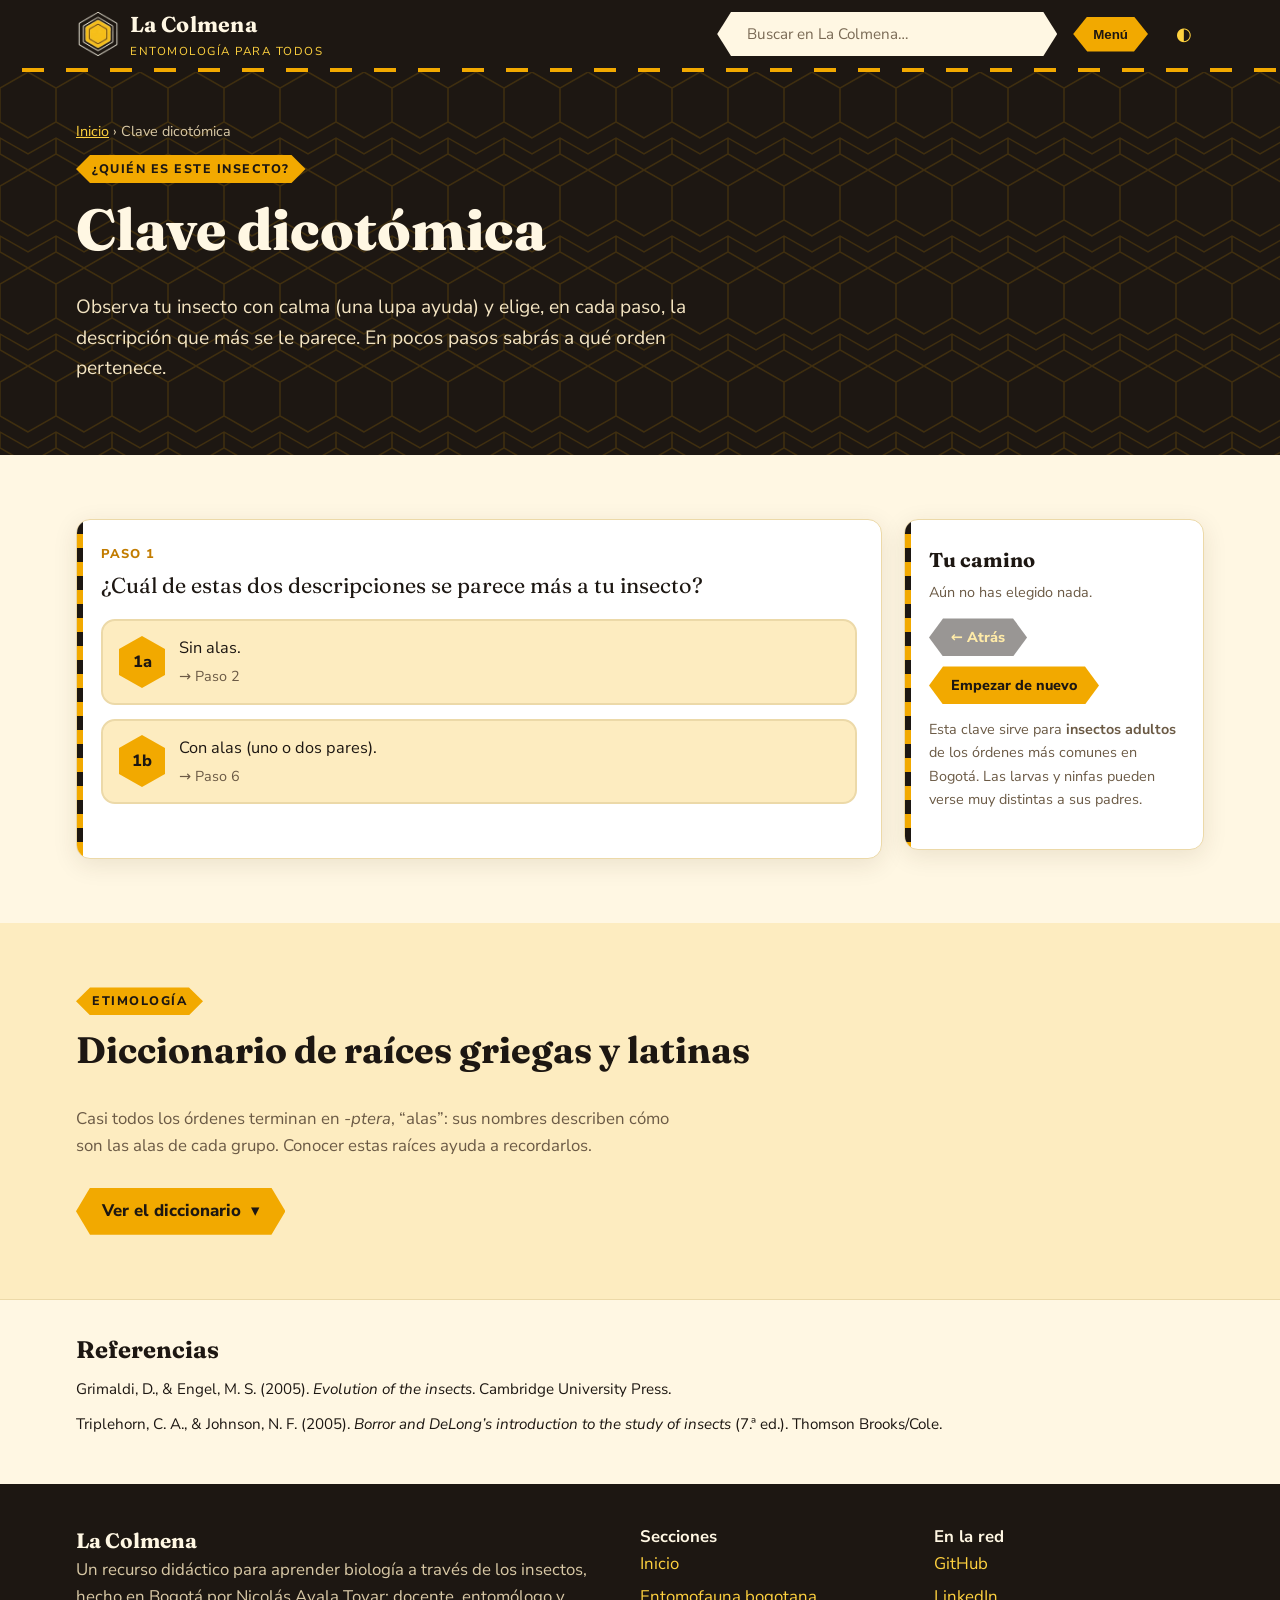
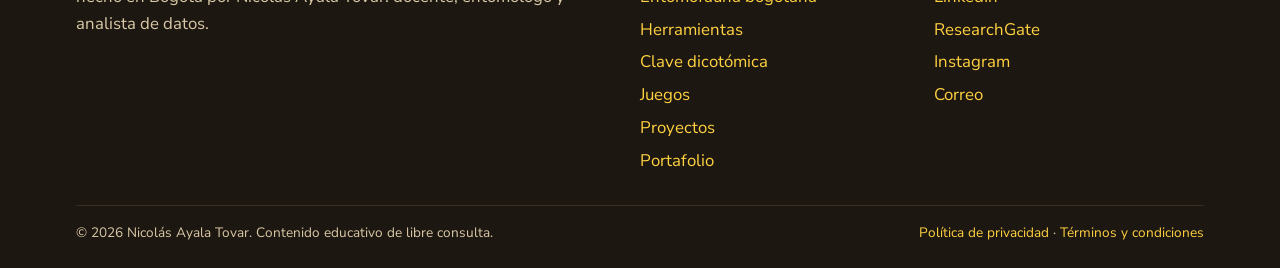
==== commit 669490eb: "Agrega herramientas y juegos nuevos, logo y publicación en GitHub Pages - Herramientas en carrusel: " ====
--- a/web/clave.html
+++ b/web/clave.html
@@ -17,7 +17,8 @@
   <link rel="preconnect" href="https://fonts.gstatic.com" crossorigin>
   <link href="https://fonts.googleapis.com/css2?family=Fraunces:opsz,wght@9..144,600;9..144,800&family=Nunito+Sans:wght@400;700;800&display=swap" rel="stylesheet">
   <link rel="stylesheet" href="css/styles.css">
-  <link rel="icon" href="img/favicon.svg" type="image/svg+xml">
+  <link rel="icon" href="img/favicon-32.png" type="image/png" sizes="32x32">
+  <link rel="apple-touch-icon" href="img/apple-touch-icon.png">
 </head>
 <body>
   <main>
@@ -57,6 +58,8 @@
           </div>
           <p class="muted">Casi todos los órdenes terminan en <em>-ptera</em>, “alas”: sus nombres describen cómo son las alas de cada grupo. Conocer estas raíces ayuda a recordarlos.</p>
         </div>
+        <details class="desplegable">
+          <summary>Ver el diccionario</summary>
         <div class="tabla-wrap">
           <table class="diccionario">
             <thead><tr><th>Raíz</th><th>Lengua</th><th>Significado</th><th>Aparece en</th></tr></thead>
@@ -82,6 +85,7 @@
             </tbody>
           </table>
         </div>
+        </details>
       </div>
     </section>
 
--- a/web/css/styles.css
+++ b/web/css/styles.css
@@ -81,12 +81,13 @@
 .wrap { width: 100%; max-width: var(--max); margin: 0 auto; padding: 0 16px; }
 .muted { color: var(--text-muted); }
 .small { font-size: .9rem; }
+[hidden] { display: none !important; }
 .sr-only { position: absolute; width: 1px; height: 1px; overflow: hidden; clip: rect(0 0 0 0); }
 
 /* ---------- Franja de abeja (bandas negro/amarillo) ---------- */
 .franja {
-  height: 8px;
-  background: repeating-linear-gradient(90deg, var(--abeja) 0 28px, var(--miel) 28px 56px);
+  height: 4px;
+  background: repeating-linear-gradient(90deg, var(--abeja) 0 22px, var(--miel) 22px 44px);
 }
 
 /* ---------- Encabezado ---------- */
@@ -97,7 +98,7 @@
 }
 .site-header .wrap { display: flex; align-items: center; gap: 16px; min-height: 68px; }
 .marca { display: flex; align-items: center; gap: 10px; color: var(--cera); text-decoration: none; }
-.marca svg { width: 40px; height: 40px; flex: none; }
+.marca img { width: 44px; height: 44px; flex: none; display: block; }
 .marca strong { font-family: var(--font-title); font-size: 1.35rem; letter-spacing: .3px; }
 .marca span { display: block; white-space: nowrap; font-size: .72rem; color: var(--polen); text-transform: uppercase; letter-spacing: 1.5px; }
 
@@ -201,6 +202,9 @@
 .grid { display: grid; gap: 20px; }
 .grid-2 { grid-template-columns: repeat(auto-fit, minmax(300px, 1fr)); }
 .grid-3 { grid-template-columns: repeat(auto-fit, minmax(260px, 1fr)); }
+.grid-4 { grid-template-columns: repeat(4, minmax(0, 1fr)); }
+@media (max-width: 960px) { .grid-4 { grid-template-columns: repeat(2, minmax(0, 1fr)); } }
+@media (max-width: 560px) { .grid-4 { grid-template-columns: 1fr; } }
 
 .tarjeta {
   background: var(--surface); border: 1px solid var(--border); border-radius: var(--radius);
@@ -455,7 +459,7 @@
 
 .collage {
   /* Panal: filas con un número par de celdas (--n) para que encajen entre sí */
-  --w: clamp(84px, 11vw, 136px); --h: calc(var(--w) * .866); --g: 6px; --n: 6;
+  --w: clamp(84px, 11vw, 136px); --h: calc(var(--w) * .866); --g: 6px; --n: 8;
   display: flex; flex-wrap: wrap; justify-content: flex-start; row-gap: var(--g);
   box-sizing: border-box;
   width: calc(var(--n) * (var(--w) * .75 + var(--g)) + var(--w) * .25 - var(--g) + 1px);
@@ -563,7 +567,7 @@
 .buscador-vacio { padding: 10px; color: var(--text-muted); }
 
 /* ---------- Niveles de juegos ---------- */
-.niveles { display: grid; grid-template-columns: repeat(3, 1fr); gap: 12px; margin-bottom: 26px; }
+.niveles { display: grid; grid-template-columns: repeat(2, 1fr); gap: 12px; margin-bottom: 26px; }
 .nivel {
   display: flex; align-items: center; gap: 12px; text-align: left; cursor: pointer;
   font: inherit; color: var(--text); background: var(--surface); border: 2px solid var(--border);
@@ -698,3 +702,258 @@
 .galeria-proyecto figure { margin: 0; background: var(--surface); border: 1px solid var(--border); border-radius: var(--radius); overflow: hidden; }
 .galeria-proyecto img { display: block; width: 100%; aspect-ratio: 4 / 4.4; object-fit: cover; }
 .galeria-proyecto figcaption { padding: 12px 16px 16px; font-size: .95rem; }
+.clave-foto { margin: 8px auto 16px; text-align: center; width: min(100%, 280px); }
+.clave-foto figcaption { margin-top: 6px; }
+.clave-nota { margin: 0 0 14px; line-height: 1.55; }
+
+/* ---------- Juego: la ruta del polen ---------- */
+.juego-polen { margin-top: 26px; max-width: 820px; }
+.polen-instruccion { margin: -12px auto 14px; max-width: 60ch; }
+.polen-marcador { display: flex; flex-wrap: wrap; justify-content: center; gap: 8px 18px; margin-bottom: 12px; font-size: .95rem; }
+.polen-marcador strong { color: var(--miel-osc); }
+:root[data-theme="dark"] .polen-marcador strong { color: var(--polen); }
+@media (prefers-color-scheme: dark) { :root:not([data-theme="light"]) .polen-marcador strong { color: var(--polen); } }
+.polen-jardin {
+  position: relative; aspect-ratio: 16 / 9; border-radius: var(--radius); overflow: hidden;
+  background: #8fbf6a url("../img/Fondo%20juego%203.jpg") center / cover no-repeat;
+  border: 3px solid var(--hoja);
+}
+@media (max-width: 560px) { .polen-jardin { aspect-ratio: 4 / 5; } }
+.polen-flor, .polen-colmena, .polen-abeja { position: absolute; transform: translate(-50%, -50%); }
+.polen-flor {
+  width: clamp(48px, 9vw, 70px); aspect-ratio: 1 / 1.1; clip-path: var(--hex-v); border: 0; cursor: pointer;
+  background: rgba(255, 247, 227, .85); display: grid; place-items: center; transition: background .25s, transform .2s;
+}
+.polen-flor:hover, .polen-flor:focus-visible { background: var(--polen); transform: translate(-50%, -50%) scale(1.08); outline: none; }
+.polen-emoji { font-size: clamp(1.6rem, 4vw, 2.3rem); line-height: 1; }
+.polen-sello {
+  position: absolute; bottom: 8%; right: 50%; transform: translateX(50%); font-size: .7rem; font-weight: 800;
+  background: var(--hoja); color: #fff; border-radius: 999px; padding: 0 6px; display: none;
+}
+.polen-flor.polinizada { background: #fff; }
+.polen-flor.polinizada .polen-sello { display: block; }
+.polen-colmena { font-size: 1.8rem; }
+.polen-abeja {
+  font-size: clamp(1.7rem, 4vw, 2.3rem); z-index: 2; pointer-events: none; line-height: 1;
+  transform: translate(-5%, -95%);
+  transition: left .6s ease-in-out, top .6s ease-in-out; filter: drop-shadow(0 3px 3px rgba(0,0,0,.35));
+}
+.polen-abeja.sin-transicion { transition: none; }
+.polen-carga { position: absolute; width: 12px; height: 12px; border-radius: 50%; right: -4px; bottom: 0; border: 2px solid #fff; }
+.polen-acciones { justify-content: center; }
+
+/* ---------- Carrusel de proyectos (inicio) ---------- */
+.proyecto-diapositiva { padding-top: 0; overflow: hidden; }
+.proyecto-diapositiva img { display: block; width: calc(100% + 48px); margin: 0 -24px 10px; aspect-ratio: 16 / 10; object-fit: cover; }
+.carrusel-controles[hidden], .carrusel-puntos[hidden] { display: none; }
+
+/* ---------- Juego: detective del humedal ---------- */
+.juego-humedal { max-width: 900px; }
+.humedal-contexto { margin: -14px auto 12px; max-width: 60ch; }
+.humedal-instruccion { margin: 6px auto 14px; max-width: 60ch; }
+.humedal-muestra { display: grid; grid-template-columns: repeat(auto-fill, minmax(190px, 1fr)); gap: 12px; text-align: left; }
+.humedal-bicho {
+  position: relative; display: flex; flex-direction: column; gap: 4px; align-items: center; justify-content: center;
+  min-height: 150px; padding: 14px; font: inherit; color: var(--text); cursor: pointer;
+  background: linear-gradient(160deg, #6f8f5a22, #3f6f8a33), var(--surface-2);
+  border: 2px dashed var(--border); border-radius: var(--radius); transition: border-color .2s, transform .2s;
+}
+.humedal-bicho:hover, .humedal-bicho:focus-visible { border-color: var(--miel); transform: translateY(-2px); outline: none; }
+.humedal-lupa {
+  display: grid; place-items: center; width: 48px; height: 54px; clip-path: var(--hex-v);
+  background: var(--abeja); color: var(--polen); font-weight: 800; font-size: 1.4rem;
+}
+.humedal-bicho.revisado { align-items: flex-start; justify-content: flex-start; cursor: default; border-style: solid; transform: none;
+  /* el color del borde va de rojo (tolerante, 1) a verde (sensible, 10) */
+  border-color: hsl(calc((var(--s) - 1) * 13), 60%, 45%); }
+.humedal-bicho.revisado strong { padding-right: 44px; }
+.humedal-puntaje {
+  position: absolute; top: 10px; right: 10px; display: grid; place-items: center; width: 34px; height: 38px; clip-path: var(--hex-v);
+  background: hsl(calc((var(--s) - 1) * 13), 60%, 40%); color: #fff; font-weight: 800;
+}
+.humedal-dato { color: var(--text-muted); }
+.humedal-indice { margin: 14px 0 10px; }
+
+/* ---------- Carrusel selector (juegos y proyectos) ---------- */
+.selector-barra { display: flex; align-items: center; gap: 10px; margin-bottom: 24px; }
+.selector-zona { padding-bottom: 0; }
+.selector-zona .selector-barra { margin-bottom: 0; }
+.selector-pista {
+  position: relative; flex: 1; min-width: 0; display: flex; gap: 14px; overflow-x: auto;
+  scroll-snap-type: x mandatory; scrollbar-width: none; padding: 6px 4px 10px;
+}
+.selector-pista::-webkit-scrollbar { display: none; }
+.selector-flecha { flex: none; }
+.selector-item {
+  flex: 0 0 min(270px, 80%); scroll-snap-align: start; display: flex; gap: 12px; align-items: center;
+  text-align: left; font: inherit; color: var(--text); cursor: pointer;
+  background: var(--surface); border: 2px solid var(--border); border-radius: var(--radius); padding: 12px 14px;
+  transition: border-color .2s, background .2s, box-shadow .2s;
+}
+.selector-item:hover { border-color: var(--miel); }
+.selector-item:focus-visible { outline: 3px solid var(--miel); outline-offset: 2px; }
+.selector-item[aria-selected="true"] { border-color: var(--miel); background: var(--surface-2); box-shadow: var(--shadow); }
+.selector-hex {
+  flex: none; width: 46px; height: 53px; clip-path: var(--hex-v); background: var(--surface-2);
+  display: grid; place-items: center; font-family: var(--font-title); font-weight: 800; color: var(--text);
+}
+.selector-item[aria-selected="true"] .selector-hex { background: var(--miel); color: var(--abeja); }
+.selector-texto { display: flex; flex-direction: column; gap: 2px; min-width: 0; }
+.selector-texto strong { font-family: var(--font-title); font-size: 1.08rem; line-height: 1.2; }
+.selector-texto .small { color: var(--text-muted); line-height: 1.35; }
+.selector-etiqueta { font-size: .72rem; font-weight: 800; letter-spacing: .8px; text-transform: uppercase; color: var(--miel-osc); }
+:root[data-theme="dark"] .selector-etiqueta { color: var(--polen); }
+@media (prefers-color-scheme: dark) { :root:not([data-theme="light"]) .selector-etiqueta { color: var(--polen); } }
+.selector-item.con-foto { flex-basis: min(340px, 82%); flex-direction: column; align-items: stretch; padding: 0 0 14px; overflow: hidden; }
+.selector-item.con-foto img { display: block; width: 100%; aspect-ratio: 16 / 9; object-fit: cover; }
+.selector-item.con-foto .selector-texto { padding: 4px 16px 0; }
+@media (max-width: 560px) { .selector-flecha { display: none; } }
+
+/* ---------- Juego: ¿De qué orden soy? ---------- */
+.orden-foto { width: min(100%, 240px); margin: 0 auto 18px; }
+.orden-opciones { grid-template-columns: repeat(2, 1fr); }
+@media (max-width: 480px) { .orden-opciones { grid-template-columns: 1fr; } }
+.orden-opciones .btn { flex-direction: column; gap: 0; line-height: 1.2; }
+.orden-opciones .btn .small { font-weight: 400; opacity: .85; }
+.orden-rasgo { display: block; margin: 8px 0; }
+
+/* ---------- Proyecto: fichas de plantas ---------- */
+.planta { padding-bottom: 18px; }
+.planta-origen {
+  font-size: .72rem; font-weight: 800; letter-spacing: .6px; text-transform: uppercase;
+  padding: 4px 10px; border-radius: 999px; background: var(--surface-2); color: var(--text);
+}
+.planta-origen.nativa { background: var(--hoja); color: #fff; }
+.planta-atrae { margin: 6px 0 0; }
+.planta-pie { text-align: center; margin-top: 10px; font-weight: 700; color: var(--text-muted); }
+
+/* ---------- Bloque desplegable (diccionario de la clave) ---------- */
+.desplegable { margin-top: 8px; }
+.desplegable > summary {
+  display: inline-flex; align-items: center; gap: 10px; cursor: pointer; list-style: none;
+  font-weight: 800; padding: 10px 26px; background: var(--miel); color: var(--abeja); clip-path: var(--hex-btn);
+}
+.desplegable > summary::-webkit-details-marker { display: none; }
+.desplegable > summary::after { content: "▾"; transition: transform .2s; }
+.desplegable[open] > summary::after { transform: rotate(180deg); }
+.desplegable > summary:hover { background: var(--polen); }
+.desplegable > summary:focus-visible { outline: 3px solid var(--abeja); outline-offset: 2px; }
+.desplegable[open] > .tabla-wrap { margin-top: 16px; }
+
+/* ---------- Íconos propios de los órdenes ---------- */
+.emoji-img { width: 1.5em; height: 1.5em; object-fit: contain; display: block; }
+.lamina-orden .emoji-img { width: 34px; height: 34px; }
+.clave-resultado .hex-icon .emoji-img { width: 70%; height: 70%; }
+
+/* ---------- Rarefacción y extrapolación ---------- */
+.raref-q { display: flex; flex-wrap: wrap; gap: 8px; margin: 14px 0 8px; }
+.raref-figura { margin: 0; }
+.raref-figura svg { width: 100%; height: auto; display: block; }
+.raref-ejes text { font-size: 12px; fill: var(--text-muted); font-family: inherit; }
+.raref-titulo-eje { font-weight: 700; fill: var(--text) !important; }
+.raref-grid { stroke: var(--border); stroke-width: 1; }
+.raref-eje { stroke: var(--text-muted); stroke-width: 1.2; }
+.raref-linea { fill: none; stroke: var(--c); stroke-width: 2.6; stroke-linejoin: round; }
+.raref-linea.extra { stroke-dasharray: 6 5; }
+.raref-punto { fill: var(--c); stroke: var(--surface); stroke-width: 2; }
+.raref-leyenda, .evo-leyenda { display: flex; flex-wrap: wrap; gap: 6px 18px; margin: 6px 0 4px; }
+.raref-leyenda span, .evo-leyenda span { display: inline-flex; align-items: center; gap: 6px; font-weight: 700; }
+.raref-leyenda i { width: 22px; height: 4px; border-radius: 2px; display: inline-block; }
+
+/* ---------- Calidad del agua ---------- */
+.agua-parte { margin-top: 20px; }
+.agua-parte h3 { margin-top: 0; }
+.agua-base { max-width: 560px; }
+.agua-tabla td:nth-child(2) { white-space: normal; min-width: 240px; }
+.agua-como { display: block; font-weight: 400; margin-top: 4px; max-width: 52ch; line-height: 1.35; white-space: normal; }
+.agua-extra { display: block; margin-top: 4px; font-weight: 700; }
+.agua-extra:empty { display: none; }
+.agua-tabla td:first-child { white-space: nowrap; }
+@media (max-width: 560px) { .agua-tabla td:first-child { white-space: normal; } }
+.agua-entrada { display: flex; align-items: center; gap: 6px; min-width: 150px; }
+.agua-entrada input { width: 100px; }
+.agua-tabla td { vertical-align: top; }
+.agua-resultado { margin-top: 14px; }
+.agua-indice { display: flex; align-items: center; gap: 14px; padding: 12px 16px; border-radius: var(--radius); border: 2px solid var(--c); background: var(--surface-2); }
+.agua-indice strong { display: block; }
+.agua-valor {
+  flex: none; width: 70px; height: 80px; clip-path: var(--hex-v); background: var(--c); color: #fff;
+  display: grid; place-items: center; font-family: var(--font-title); font-size: 1.6rem; font-weight: 800;
+}
+.agua-buscar { max-width: 320px; margin-bottom: 12px; }
+.agua-familias { display: grid; grid-template-columns: repeat(auto-fill, minmax(230px, 1fr)); gap: 12px; }
+.agua-grupo { border: 1px solid var(--border); border-radius: var(--radius); padding: 8px 12px 10px; margin: 0; }
+.agua-grupo legend { font-family: var(--font-title); font-weight: 800; padding: 0 6px; }
+.agua-fam { display: flex; align-items: center; gap: 8px; font-weight: 400; margin: 0; padding: 3px 4px; border-radius: 8px; cursor: pointer; }
+.agua-fam:hover { background: var(--surface-2); }
+.agua-fam span { flex: 1; }
+.agua-fam b { min-width: 26px; text-align: center; font-size: .8rem; background: var(--surface-2); border-radius: 999px; padding: 1px 6px; }
+.agua-fam input:checked ~ b { background: var(--miel); color: var(--abeja); }
+
+/* ---------- Juego: el laboratorio de las polillas ---------- */
+.evo-escena { width: 100%; height: auto; display: block; border-radius: var(--radius); margin: 8px 0 10px; touch-action: manipulation; }
+.evo-polilla { cursor: crosshair; transition: opacity .25s, transform .25s; }
+.evo-polilla.cazada { opacity: 0; }
+.evo-estado { margin: 6px 0; }
+.evo-acciones { justify-content: center; }
+.evo-opciones { margin-top: 10px; }
+.evo-preg { grid-column: 1 / -1; margin: 6px 0 0; }
+.evo-histo { display: flex; align-items: flex-end; height: 160px; gap: 6px; margin: 12px 0 4px; }
+.evo-col { display: flex; flex-direction: column; align-items: center; height: 100%; }
+.evo-col > .small { margin-top: 4px; color: var(--text-muted); text-align: center; line-height: 1.1; }
+.evo-barras { flex: 1; width: 100%; display: flex; align-items: flex-end; justify-content: center; gap: 4px; }
+.evo-barra { position: relative; width: 40%; min-height: 2px; background: var(--t); border: 2px solid var(--miel); border-radius: 6px 6px 0 0; }
+.evo-barra.ini { background: transparent; border-style: dashed; }
+.evo-barra b { position: absolute; top: -18px; left: 0; right: 0; text-align: center; font-size: .75rem; }
+.evo-leyenda { justify-content: center; }
+.evo-leyenda .evo-barra { width: 16px; height: 12px; display: inline-block; border-radius: 3px; }
+.evo-deriva { width: 100%; height: auto; display: block; margin-top: 8px; }
+.evo-deriva text { font-size: 12px; fill: var(--text-muted); font-family: inherit; }
+.evo-eje { font-weight: 700; fill: var(--text) !important; }
+.evo-grid { stroke: var(--border); }
+.evo-linea { fill: none; stroke-width: 2.2; opacity: .85; }
+.evo-linea.pequena, .evo-linea-ico.pequena { stroke: #b3401b; background: #b3401b; }
+.evo-linea.grande, .evo-linea-ico.grande { stroke: #2f6fae; background: #2f6fae; }
+.evo-linea-ico { width: 22px; height: 4px; border-radius: 2px; display: inline-block; }
+.evo-resumen { text-align: left; margin: 0 0 10px; }
+
+/* ---------- Juego: la red trófica del humedal ---------- */
+.red-figura { margin: 6px 0 10px; }
+.red-figura svg { width: 100%; height: auto; display: block; }
+.red-figura figcaption { margin-top: 6px; }
+.red-leyenda { display: flex; flex-wrap: wrap; justify-content: center; align-items: center; gap: 4px 6px; margin-bottom: 4px; font-weight: 700; }
+.red-leyenda i { width: 14px; height: 14px; border-radius: 4px; display: inline-block; margin-left: 8px; background: var(--n); }
+.nivel-1 { --n: #3f7d3a; } .nivel-2 { --n: #d9a400; } .nivel-3 { --n: #c25a1b; } .nivel-4 { --n: #2f6fae; }
+.red-flecha { stroke: var(--text-muted); stroke-width: 1.6; opacity: .7; }
+#red-punta path { fill: var(--text-muted); }
+.red-nodo rect { fill: var(--surface); stroke: var(--n); stroke-width: 3; }
+.red-nodo text { font-size: 15px; font-weight: 800; fill: var(--text); font-family: inherit; }
+.red-nodo.objetivo rect { stroke-width: 5; stroke-dasharray: 7 4; }
+.red-nodo.nuevo rect { fill: var(--surface-2); }
+.red-escala { transform-box: fill-box; transform-origin: center; transition: transform .5s; }
+.red-nodo.up .red-escala { transform: scale(1.16); }
+.red-nodo.down .red-escala { transform: scale(.82); }
+.red-nodo.down rect { opacity: .55; }
+.red-marca { opacity: 0; transition: opacity .3s; }
+.red-nodo.up .red-marca, .red-nodo.down .red-marca { opacity: 1; }
+.red-marca circle { fill: var(--hoja); }
+.red-nodo.down .red-marca circle { fill: var(--alerta); }
+.red-marca text { fill: #fff !important; font-size: 17px !important; }
+.red-kcal { font-size: 15px; font-weight: 800; fill: var(--miel-osc); paint-order: stroke; stroke: var(--surface); stroke-width: 4px; }
+.red-nodo.energia rect { fill: var(--surface-2); }
+:root[data-theme="dark"] .red-kcal { fill: var(--polen); }
+@media (prefers-color-scheme: dark) { :root:not([data-theme="light"]) .red-kcal { fill: var(--polen); } }
+.red-preg { margin: 6px 0 10px; }
+.red-concepto { font-weight: 800; color: var(--miel-osc); }
+:root[data-theme="dark"] .red-concepto { color: var(--polen); }
+@media (prefers-color-scheme: dark) { :root:not([data-theme="light"]) .red-concepto { color: var(--polen); } }
+
+/* ---------- Páginas legales ---------- */
+.texto-legal { max-width: 78ch; margin: 0 auto; }
+.texto-legal h2 { font-size: 1.35rem; margin: 32px 0 10px; }
+.texto-legal h3 { font-size: 1.1rem; margin: 22px 0 8px; }
+.texto-legal p, .texto-legal li { line-height: 1.65; }
+.texto-legal ul, .texto-legal ol { padding-left: 1.4em; }
+.texto-legal li { margin: 4px 0; }
+.texto-legal a { overflow-wrap: anywhere; }
+.texto-legal hr { border: 0; border-top: 1px solid var(--border); margin: 30px 0 18px; }
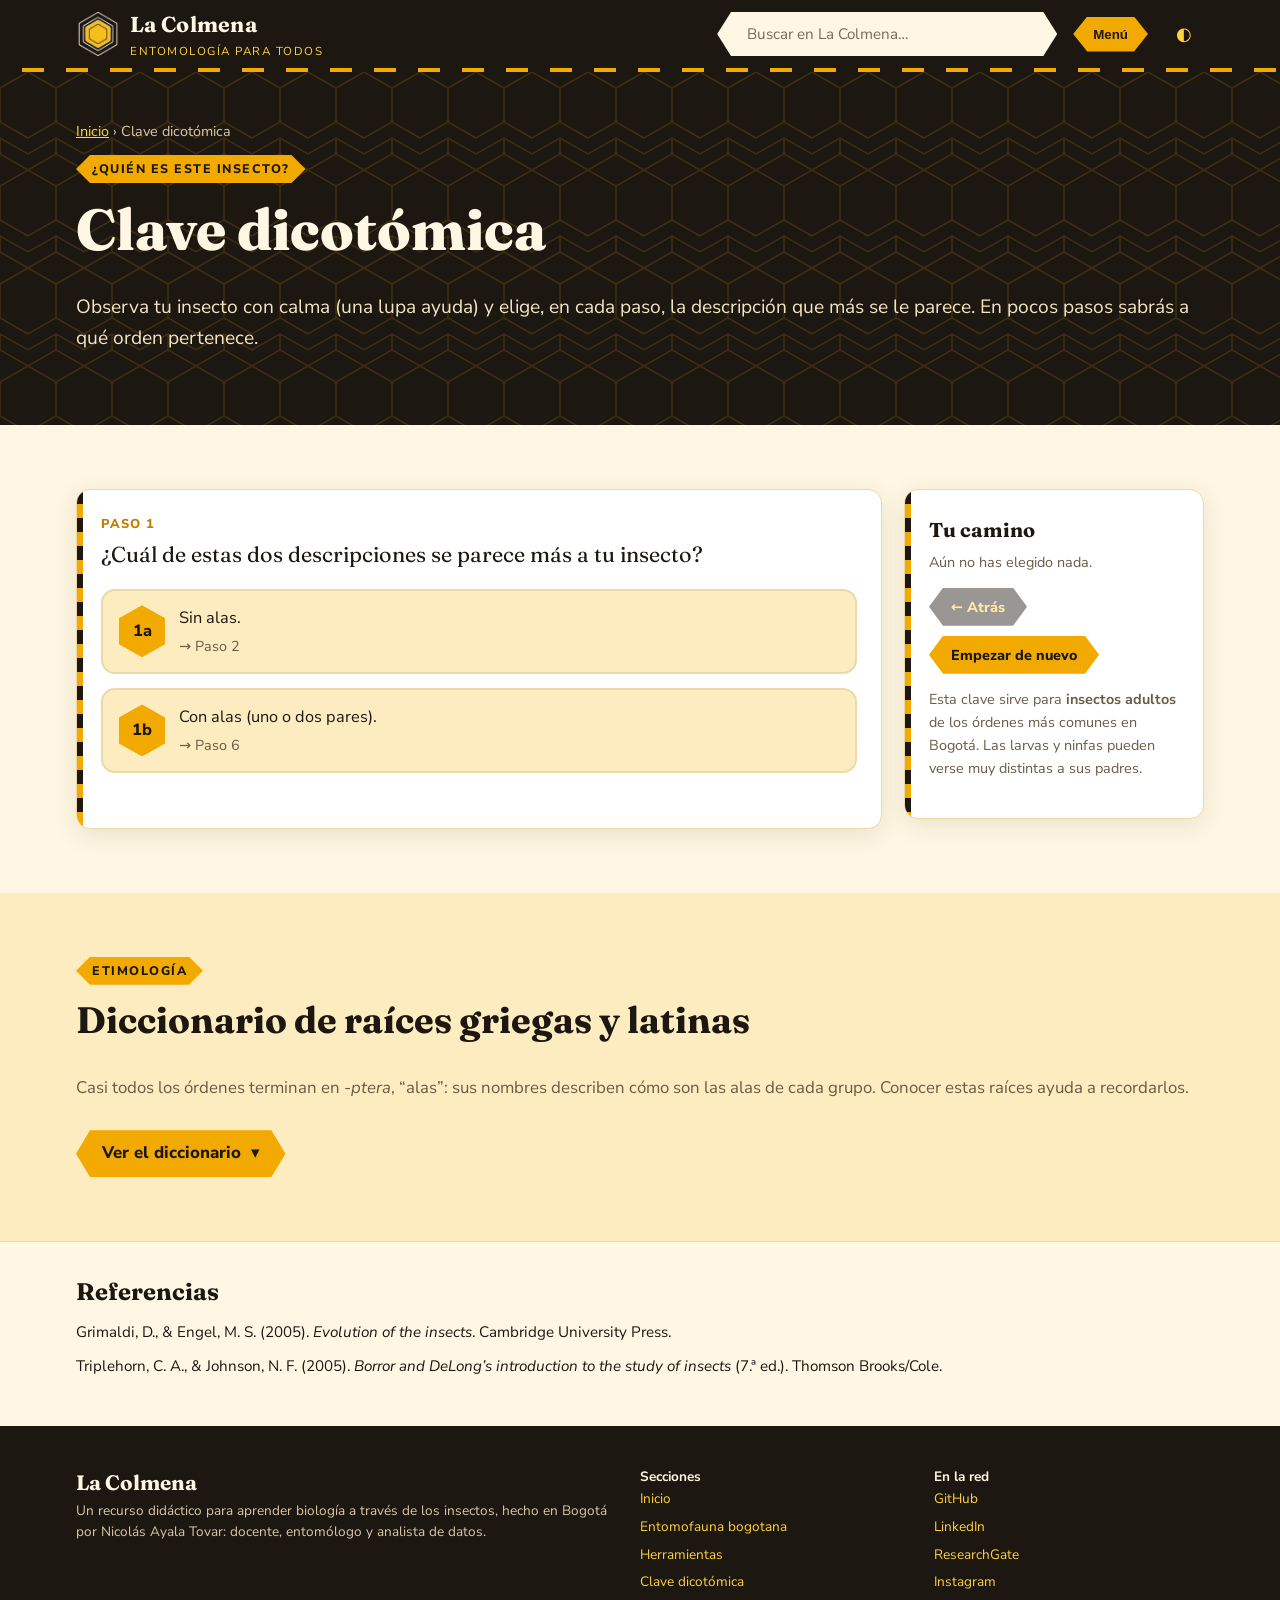
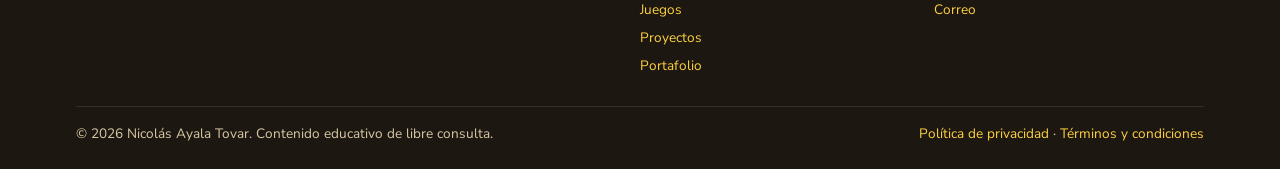
==== commit e0040cf2: "Aplica el feedback: footer, proyectos del inicio, textos a todo el ancho y publicaciones en pedagogí" ====
--- a/web/clave.html
+++ b/web/clave.html
@@ -51,7 +51,7 @@
 
     <section class="seccion-alt" aria-labelledby="titulo-diccionario">
       <div class="wrap">
-        <div class="titulo-seccion">
+        <div class="titulo-seccion titulo-ancho">
           <div>
             <span class="etiqueta">Etimología</span>
             <h2 id="titulo-diccionario">Diccionario de raíces griegas y latinas</h2>
--- a/web/css/styles.css
+++ b/web/css/styles.css
@@ -166,7 +166,7 @@
 .heroe { padding: 72px 0 80px; position: relative; overflow: hidden; }
 .heroe .wrap { display: grid; grid-template-columns: 1.3fr 1fr; gap: 40px; align-items: center; }
 .heroe h1 em { font-style: normal; color: var(--miel); }
-.heroe p.lead { font-size: 1.2rem; color: #f3e4c2; max-width: 56ch; }
+.heroe p.lead { font-size: 1.2rem; color: #f3e4c2; max-width: none; }
 .heroe .acciones { display: flex; gap: 12px; flex-wrap: wrap; margin-top: 24px; }
 .heroe-mini { padding: 48px 0 52px; }
 .heroe-mini .wrap { display: block; }
@@ -316,7 +316,7 @@
 .aviso-tienda { display: flex; gap: 12px; flex-wrap: wrap; justify-content: center; margin-top: 18px; }
 
 /* ---------- Pie ---------- */
-.site-footer { background: var(--abeja); color: #d9c9a6; padding: 40px 0 24px; margin-top: 0; }
+.site-footer { background: var(--abeja); color: #d9c9a6; padding: 40px 0 24px; margin-top: 0; font-size: .85rem; }
 .site-footer .wrap { display: grid; grid-template-columns: 2fr 1fr 1fr; gap: 24px; }
 .site-footer a { color: var(--polen); text-decoration: none; }
 .site-footer a:hover { text-decoration: underline; }
@@ -957,3 +957,18 @@
 .texto-legal li { margin: 4px 0; }
 .texto-legal a { overflow-wrap: anywhere; }
 .texto-legal hr { border: 0; border-top: 1px solid var(--border); margin: 30px 0 18px; }
+
+/* ---------- Descripción de sección a todo el ancho (herramientas, diccionario) ---------- */
+.titulo-ancho p { max-width: none; flex: 1 1 100%; }
+
+/* ---------- Carrusel de proyectos del inicio: imagen de borde a borde y enlazada ---------- */
+.proyecto-diapositiva { padding: 0 0 22px; }
+.proyecto-diapositiva > :not(.proyecto-foto) { margin-left: 24px; margin-right: 24px; }
+.proyecto-foto { display: block; margin: 0 0 12px; overflow: hidden; }
+.proyecto-diapositiva .proyecto-foto img { display: block; width: 100%; margin: 0; aspect-ratio: 16 / 10; object-fit: cover; transition: transform .4s; }
+.proyecto-foto:hover img, .proyecto-foto:focus-visible img { transform: scale(1.05); }
+.proyecto-foto:focus-visible { outline: 3px solid var(--miel); outline-offset: -3px; }
+
+/* ---------- Herramienta 01: guía de formato debajo de "¿Cómo funciona?" ---------- */
+.calc-col { display: grid; gap: 24px; align-content: start; }
+.calc-col .guia { margin-top: 0; }
